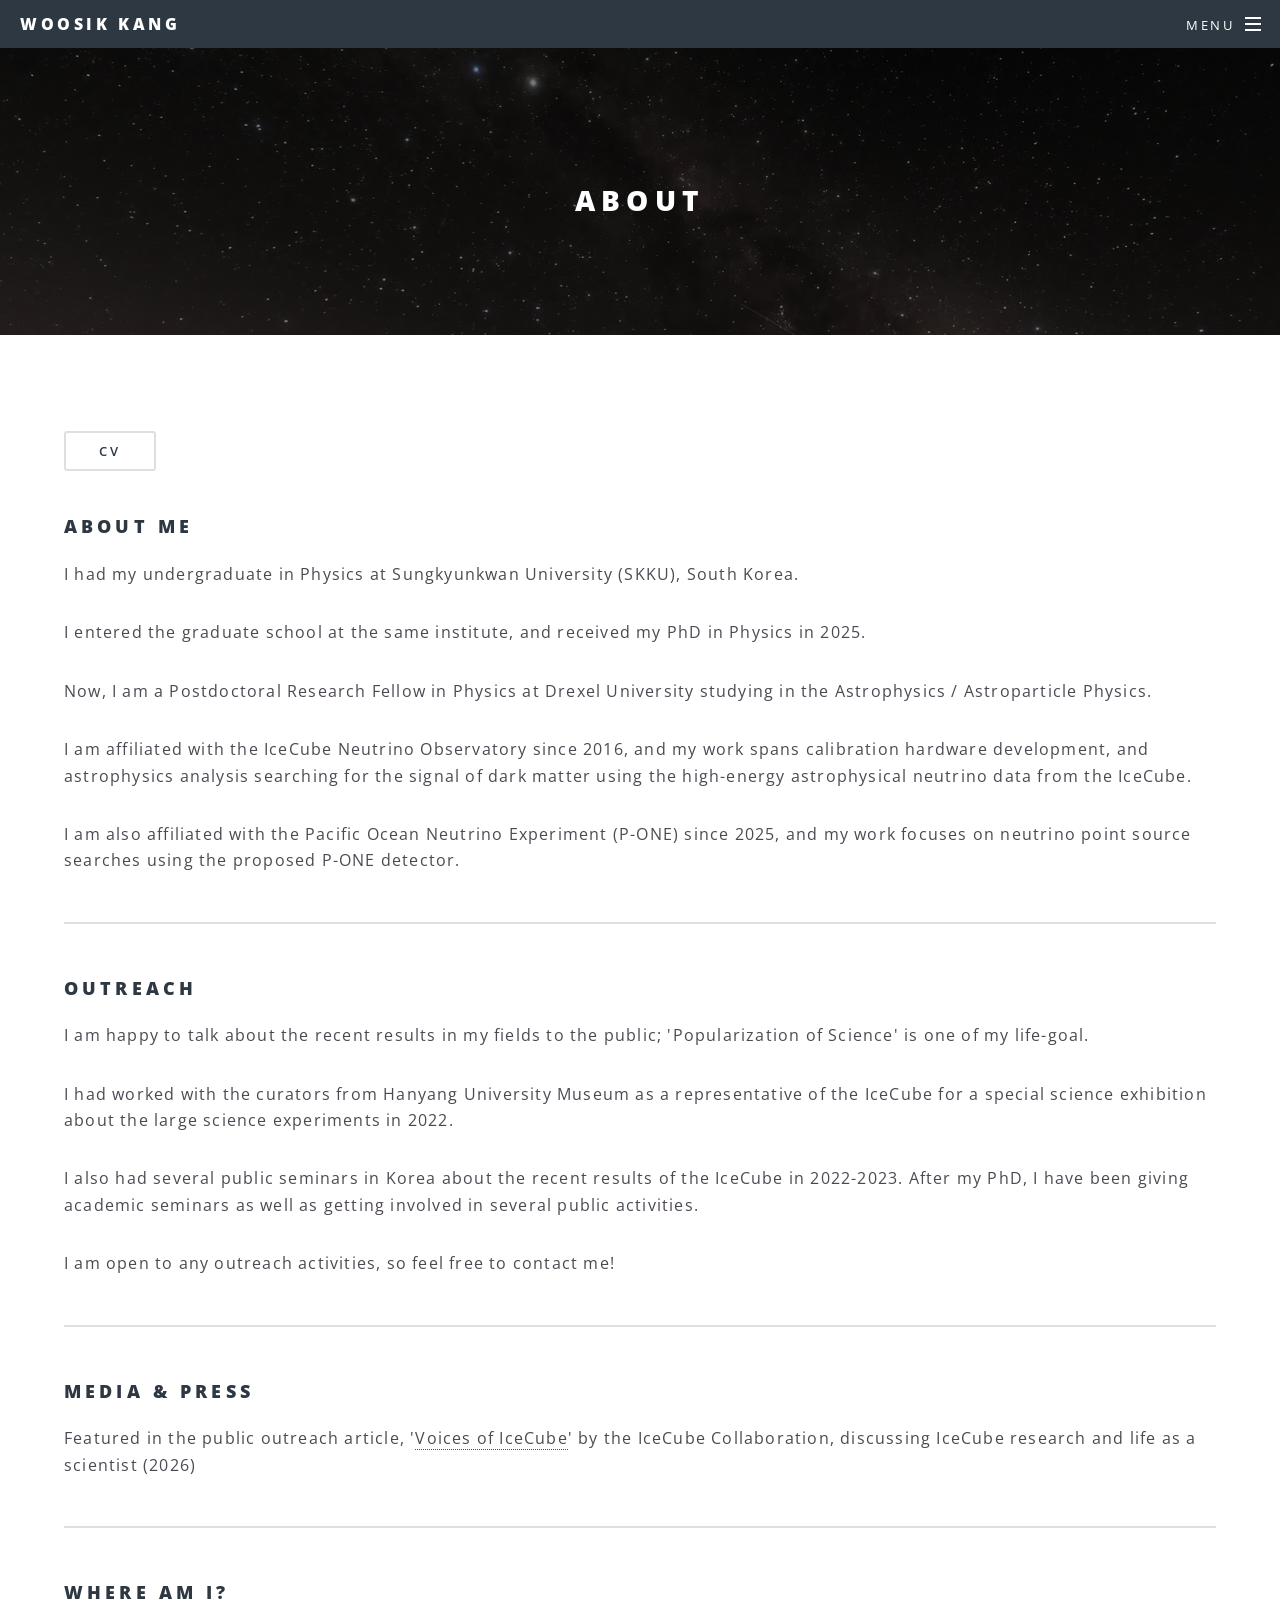
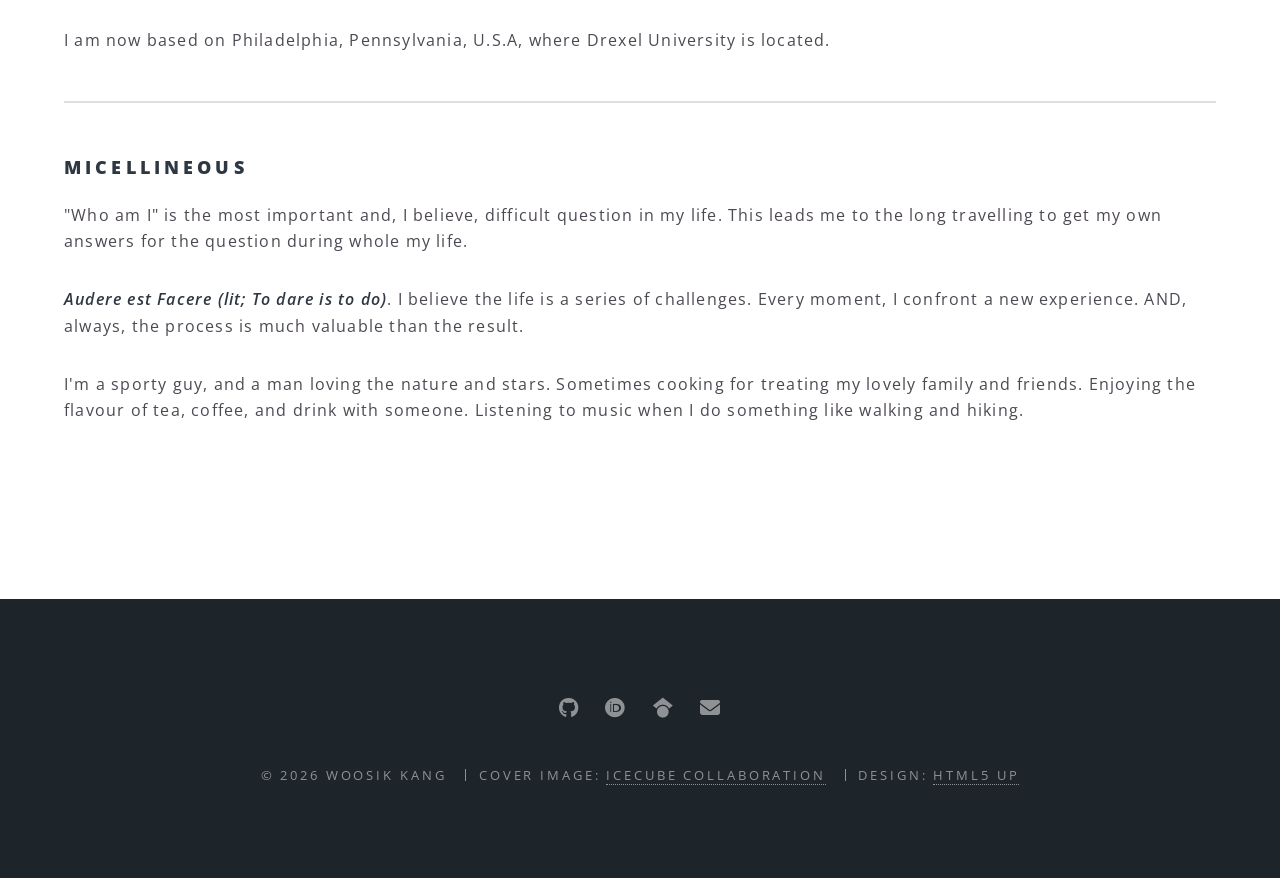
==== about.html @ 9beda384 "minor May 2026 updates" ====
<!DOCTYPE HTML>
<!--
	Spectral by HTML5 UP
	html5up.net | @ajlkn
	Free for personal and commercial use under the CCA 3.0 license (html5up.net/license)
-->
<html>
	<head>
		<title>About - Woosik Kang</title>
		<meta charset="utf-8" />
		<meta name="viewport" content="width=device-width, initial-scale=1" />
		<meta name="description" content="PhD in Astroparticle Physics with IceCube Neutrino Telescope and P-ONE." />
		<link rel="stylesheet" href="assets/css/main.css" />
		<link rel="canonical" href="https://woosikk.github.io/">
		<noscript><link rel="stylesheet" href="assets/css/noscript.css" /></noscript>
	</head>
	<body class="is-preload">

		<!-- Page Wrapper -->
			<div id="page-wrapper">

				<!-- Header -->
					<header id="header">
						<h1><a href="index.html">Woosik Kang</a></h1>
						<nav id="nav">
							<ul>
								<li class="special">
									<a href="#menu" class="menuToggle"><span>Menu</span></a>
									<div id="menu">
										<ul>
											<li><a href="index.html">Home</a></li>
											<li><a href="about.html">About</a></li>
											<li><a href="research.html">Research</a></li>
											<li><a href="contact.html">Contact</a></li>
										</ul>
									</div>
								</li>
							</ul>
						</nav>
					</header>

				<!-- Main -->
					<article id="main">
						<header>
							<h2>About</h2>
						</header>
						<section class="wrapper style5">
							<div class="inner">

								<ul class="actions">
								<li><a href="CV/WoosikKang_CV.pdf"
									   class="button fit special"
									   target="_blank"
									   rel="noopener noreferrer">CV</a></li>
								</ul>

								<h3>About me</h3>

								<p>I had my undergraduate in Physics at Sungkyunkwan University (SKKU), South Korea.</p>

								<p>I entered the graduate school at the same institute, and received my PhD in Physics in 2025.</p>

								<p>Now, I am a Postdoctoral Research Fellow in Physics at Drexel University studying in the Astrophysics / Astroparticle Physics.</p>

								<p>I am affiliated with the IceCube Neutrino Observatory since 2016, and my work spans calibration hardware development, and astrophysics analysis searching for the signal of dark matter using the high-energy astrophysical neutrino data from the IceCube.</p>

								<p>I am also affiliated with the Pacific Ocean Neutrino Experiment (P-ONE) since 2025, and my work focuses on neutrino point source searches using the proposed P-ONE detector.</p>

								<hr />

								<h3>Outreach</h3>

								<p>I am happy to talk about the recent results in my fields to the public; 'Popularization of Science' is one of my life-goal.</p>

								<p>I had worked with the curators from Hanyang University Museum as a representative of the IceCube for a special science exhibition about the large science experiments in 2022.</p>

								<p>I also had several public seminars in Korea about the recent results of the IceCube in 2022-2023. After my PhD, I have been giving academic seminars as well as getting involved in several public activities.</p>

								<p>I am open to any outreach activities, so feel free to contact me!</p>

								<hr />

								<h3>Media & Press</h3>

								<p>Featured in the public outreach article, '<a href="https://icecube.wisc.edu/voices-of-icecube/2026/05/woosik-kang/" target="_blank" rel="noopener noreferrer">Voices of IceCube</a>' by the IceCube Collaboration,  discussing IceCube research and life as a scientist (2026)</p>

								<hr />

								<h3>Where am I?</h3>

								<p>I am now based on Philadelphia, Pennsylvania, U.S.A, where Drexel University is located.</p>

								<hr />

								<h3>Micellineous</h3>

								<p>"Who am I" is the most important and, I believe, difficult question in my life. This leads me to the long travelling to get my own answers for the question during whole my life.</p>

								<p><b><em>Audere est Facere (lit; To dare is to do)</em></b>. I believe the life is a series of challenges. Every moment, I confront a new experience. AND, always, the process is much valuable than the result.</p>

								<p>I'm a sporty guy, and a man loving the nature and stars. Sometimes cooking for treating my lovely family and friends. Enjoying the flavour of tea, coffee, and drink with someone. Listening to music when I do something like walking and hiking.</p>

								<ul class="actions">
								<li><a href="CV/easter_who_am_i.pdf"
									   class="button fit special invisible-easteregg"
									   target="_blank"
									   rel="noopener noreferrer">YOU FOUND IT: Who Am I (Korean)</a></li>
								</ul>

							</div>
						</section>
					</article>

				<!-- Footer -->
					<footer id="footer">
						<ul class="icons">
<!--
							<li><a href="#" class="icon brands fa-twitter"><span class="label">Twitter</span></a></li>
							<li><a href="#" class="icon brands fa-facebook-f"><span class="label">Facebook</span></a></li>
							<li><a href="#" class="icon brands fa-instagram"><span class="label">Instagram</span></a></li>
							<li><a href="#" class="icon brands fa-dribbble"><span class="label">Dribbble</span></a></li>
-->
							<li><a href="https://github.com/woosikk" class="icon brands fa-github"><span class="label">Github</span></a></li>
							<li><a href="https://orcid.org/0000-0003-3980-3778" class="icon brands fa-orcid"><span class="label">ORCID</span></a></li>
							<li><a href="https://scholar.google.com/citations?user=ILdQ9w0AAAAJ" class="icon brands fa-google-scholar"><span class="label">Google Scholar</span></a></li>
							<li><a href="contact.html" class="icon solid fa-envelope"><span class="label">Email</span></a></li>
						</ul>
						<ul class="copyright">
							<li>&copy; 2026 Woosik Kang</li>
							<li>Cover Image: <a href="https://icecube.wisc.edu" target="_blank">IceCube Collaboration</a></li>
							<li>Design: <a href="http://html5up.net">HTML5 UP</a></li>
						</ul>
					</footer>

			</div>

		<!-- Scripts -->
			<script src="assets/js/jquery.min.js"></script>
			<script src="assets/js/jquery.scrollex.min.js"></script>
			<script src="assets/js/jquery.scrolly.min.js"></script>
			<script src="assets/js/browser.min.js"></script>
			<script src="assets/js/breakpoints.min.js"></script>
			<script src="assets/js/util.js"></script>
			<script src="assets/js/main.js"></script>

	</body>
</html>
---- assets/css/main.css ----
@import url(fontawesome-all.min.css);
@import url("https://fonts.googleapis.com/css?family=Open+Sans:400,400italic,600,600italic,800,800italic");

/*
	Spectral by HTML5 UP
	html5up.net | @ajlkn
	Free for personal and commercial use under the CCA 3.0 license (html5up.net/license)
*/

html, body, div, span, applet, object,
iframe, h1, h2, h3, h4, h5, h6, p, blockquote,
pre, a, abbr, acronym, address, big, cite,
code, del, dfn, em, img, ins, kbd, q, s, samp,
small, strike, strong, sub, sup, tt, var, b,
u, i, center, dl, dt, dd, ol, ul, li, fieldset,
form, label, legend, table, caption, tbody,
tfoot, thead, tr, th, td, article, aside,
canvas, details, embed, figure, figcaption,
footer, header, hgroup, menu, nav, output, ruby,
section, summary, time, mark, audio, video {
	margin: 0;
	padding: 0;
	border: 0;
	font-size: 100%;
	font: inherit;
	vertical-align: baseline;}

article, aside, details, figcaption, figure,
footer, header, hgroup, menu, nav, section {
	display: block;}

body {
	line-height: 1;
}

ol, ul {
	list-style: none;
}

blockquote, q {
	quotes: none;
}

	blockquote:before, blockquote:after, q:before, q:after {
		content: '';
		content: none;
	}

table {
	border-collapse: collapse;
	border-spacing: 0;
}

body {
	-webkit-text-size-adjust: none;
}

mark {
	background-color: transparent;
	color: inherit;
}

input::-moz-focus-inner {
	border: 0;
	padding: 0;
}

input, select, textarea {
	-moz-appearance: none;
	-webkit-appearance: none;
	-ms-appearance: none;
	appearance: none;
}

/* Basic */

	@-ms-viewport {
		width: device-width;
	}

	html {
		box-sizing: border-box;
	}

	*, *:before, *:after {
		box-sizing: inherit;
	}

	body {
		background: #2e3842;
	}

		body.is-preload *, body.is-preload *:before, body.is-preload *:after {
			-moz-animation: none !important;
			-webkit-animation: none !important;
			-ms-animation: none !important;
			animation: none !important;
			-moz-transition: none !important;
			-webkit-transition: none !important;
			-ms-transition: none !important;
			transition: none !important;
		}

	body, input, select, textarea {
		color: #fff;
		font-family: "Open Sans", Helvetica, sans-serif;
		font-size: 15pt;
		font-weight: 400;
		letter-spacing: 0.075em;
		line-height: 1.65em;
	}

		@media screen and (max-width: 1680px) {

			body, input, select, textarea {
				font-size: 13pt;
			}

		}

		@media screen and (max-width: 1280px) {

			body, input, select, textarea {
				font-size: 12pt;
			}

		}

		@media screen and (max-width: 736px) {

			body, input, select, textarea {
				font-size: 11pt;
				letter-spacing: 0.0375em;
			}

		}

	a {
		-moz-transition: color 0.2s ease, border-bottom-color 0.2s ease;
		-webkit-transition: color 0.2s ease, border-bottom-color 0.2s ease;
		-ms-transition: color 0.2s ease, border-bottom-color 0.2s ease;
		transition: color 0.2s ease, border-bottom-color 0.2s ease;
		border-bottom: dotted 1px;
		color: inherit;
		text-decoration: none;
	}

		a:hover {
			border-bottom-color: transparent;
		}

	strong, b {
		color: #fff;
		font-weight: 600;
	}

	em, i {
		font-style: italic;
	}

	p {
		margin: 0 0 2em 0;
	}

	h1, h2, h3, h4, h5, h6 {
		color: #fff;
		font-weight: 800;
		letter-spacing: 0.225em;
		line-height: 1em;
		margin: 0 0 1em 0;
		text-transform: uppercase;
	}

		h1 a, h2 a, h3 a, h4 a, h5 a, h6 a {
			color: inherit;
			text-decoration: none;
		}

	h2 {
		font-size: 1.35em;
		line-height: 1.75em;
	}

		@media screen and (max-width: 736px) {

			h2 {
				font-size: 1.1em;
				line-height: 1.65em;
			}

		}

	h3 {
		font-size: 1.15em;
		line-height: 1.75em;
	}

		@media screen and (max-width: 736px) {

			h3 {
				font-size: 1em;
				line-height: 1.65em;
			}

		}

	h4 {
		font-size: 1em;
		line-height: 1.5em;
	}

	h5 {
		font-size: 0.8em;
		line-height: 1.5em;
	}

	h6 {
		font-size: 0.7em;
		line-height: 1.5em;
	}

	sub {
		font-size: 0.8em;
		position: relative;
		top: 0.5em;
	}

	sup {
		font-size: 0.8em;
		position: relative;
		top: -0.5em;
	}

	hr {
		border: 0;
		border-bottom: solid 2px #fff;
		margin: 3em 0;
	}

		hr.major {
			margin: 4.5em 0;
		}

	blockquote {
		border-left: solid 4px #fff;
		font-style: italic;
		margin: 0 0 2em 0;
		padding: 0.5em 0 0.5em 2em;
	}

	code {
		background: rgba(144, 144, 144, 0.25);
		border-radius: 3px;
		font-family: "Courier New", monospace;
		font-size: 0.9em;
		letter-spacing: 0;
		margin: 0 0.25em;
		padding: 0.25em 0.65em;
	}

	pre {
		-webkit-overflow-scrolling: touch;
		font-family: "Courier New", monospace;
		font-size: 0.9em;
		margin: 0 0 2em 0;
	}

		pre code {
			display: block;
			line-height: 1.75em;
			padding: 1em 1.5em;
			overflow-x: auto;
		}

	.align-left {
		text-align: left;
	}

	.align-center {
		text-align: center;
	}

	.align-right {
		text-align: right;
	}

/* Row */

	.row {
		display: flex;
		flex-wrap: wrap;
		box-sizing: border-box;
		align-items: stretch;
	}

		.row > * {
			box-sizing: border-box;
		}

		.row.gtr-uniform > * > :last-child {
			margin-bottom: 0;
		}

		.row.aln-left {
			justify-content: flex-start;
		}

		.row.aln-center {
			justify-content: center;
		}

		.row.aln-right {
			justify-content: flex-end;
		}

		.row.aln-top {
			align-items: flex-start;
		}

		.row.aln-middle {
			align-items: center;
		}

		.row.aln-bottom {
			align-items: flex-end;
		}

		.row > .imp {
			order: -1;
		}

		.row > .col-1 {
			width: 8.33333%;
		}

		.row > .off-1 {
			margin-left: 8.33333%;
		}

		.row > .col-2 {
			width: 16.66667%;
		}

		.row > .off-2 {
			margin-left: 16.66667%;
		}

		.row > .col-3 {
			width: 25%;
		}

		.row > .off-3 {
			margin-left: 25%;
		}

		.row > .col-4 {
			width: 33.33333%;
		}

		.row > .off-4 {
			margin-left: 33.33333%;
		}

		.row > .col-5 {
			width: 41.66667%;
		}

		.row > .off-5 {
			margin-left: 41.66667%;
		}

		.row > .col-6 {
			width: 50%;
		}

		.row > .off-6 {
			margin-left: 50%;
		}

		.row > .col-7 {
			width: 58.33333%;
		}

		.row > .off-7 {
			margin-left: 58.33333%;
		}

		.row > .col-8 {
			width: 66.66667%;
		}

		.row > .off-8 {
			margin-left: 66.66667%;
		}

		.row > .col-9 {
			width: 75%;
		}

		.row > .off-9 {
			margin-left: 75%;
		}

		.row > .col-10 {
			width: 83.33333%;
		}

		.row > .off-10 {
			margin-left: 83.33333%;
		}

		.row > .col-11 {
			width: 91.66667%;
		}

		.row > .off-11 {
			margin-left: 91.66667%;
		}

		.row > .col-12 {
			width: 100%;
		}

		.row > .off-12 {
			margin-left: 100%;
		}

		.row.gtr-0 {
			margin-top: 0;
			margin-left: 0em;
		}

			.row.gtr-0 > * {
				padding: 0 0 0 0em;
			}

			.row.gtr-0.gtr-uniform {
				margin-top: 0em;
			}

				.row.gtr-0.gtr-uniform > * {
					padding-top: 0em;
				}

		.row.gtr-25 {
			margin-top: 0;
			margin-left: -0.375em;
		}

			.row.gtr-25 > * {
				padding: 0 0 0 0.375em;
			}

			.row.gtr-25.gtr-uniform {
				margin-top: -0.375em;
			}

				.row.gtr-25.gtr-uniform > * {
					padding-top: 0.375em;
				}

		.row.gtr-50 {
			margin-top: 0;
			margin-left: -0.75em;
		}

			.row.gtr-50 > * {
				padding: 0 0 0 0.75em;
			}

			.row.gtr-50.gtr-uniform {
				margin-top: -0.75em;
			}

				.row.gtr-50.gtr-uniform > * {
					padding-top: 0.75em;
				}

		.row {
			margin-top: 0;
			margin-left: -1.5em;
		}

			.row > * {
				padding: 0 0 0 1.5em;
			}

			.row.gtr-uniform {
				margin-top: -1.5em;
			}

				.row.gtr-uniform > * {
					padding-top: 1.5em;
				}

		.row.gtr-150 {
			margin-top: 0;
			margin-left: -2.25em;
		}

			.row.gtr-150 > * {
				padding: 0 0 0 2.25em;
			}

			.row.gtr-150.gtr-uniform {
				margin-top: -2.25em;
			}

				.row.gtr-150.gtr-uniform > * {
					padding-top: 2.25em;
				}

		.row.gtr-200 {
			margin-top: 0;
			margin-left: -3em;
		}

			.row.gtr-200 > * {
				padding: 0 0 0 3em;
			}

			.row.gtr-200.gtr-uniform {
				margin-top: -3em;
			}

				.row.gtr-200.gtr-uniform > * {
					padding-top: 3em;
				}

		@media screen and (max-width: 1680px) {

			.row {
				display: flex;
				flex-wrap: wrap;
				box-sizing: border-box;
				align-items: stretch;
			}

				.row > * {
					box-sizing: border-box;
				}

				.row.gtr-uniform > * > :last-child {
					margin-bottom: 0;
				}

				.row.aln-left {
					justify-content: flex-start;
				}

				.row.aln-center {
					justify-content: center;
				}

				.row.aln-right {
					justify-content: flex-end;
				}

				.row.aln-top {
					align-items: flex-start;
				}

				.row.aln-middle {
					align-items: center;
				}

				.row.aln-bottom {
					align-items: flex-end;
				}

				.row > .imp-xlarge {
					order: -1;
				}

				.row > .col-1-xlarge {
					width: 8.33333%;
				}

				.row > .off-1-xlarge {
					margin-left: 8.33333%;
				}

				.row > .col-2-xlarge {
					width: 16.66667%;
				}

				.row > .off-2-xlarge {
					margin-left: 16.66667%;
				}

				.row > .col-3-xlarge {
					width: 25%;
				}

				.row > .off-3-xlarge {
					margin-left: 25%;
				}

				.row > .col-4-xlarge {
					width: 33.33333%;
				}

				.row > .off-4-xlarge {
					margin-left: 33.33333%;
				}

				.row > .col-5-xlarge {
					width: 41.66667%;
				}

				.row > .off-5-xlarge {
					margin-left: 41.66667%;
				}

				.row > .col-6-xlarge {
					width: 50%;
				}

				.row > .off-6-xlarge {
					margin-left: 50%;
				}

				.row > .col-7-xlarge {
					width: 58.33333%;
				}

				.row > .off-7-xlarge {
					margin-left: 58.33333%;
				}

				.row > .col-8-xlarge {
					width: 66.66667%;
				}

				.row > .off-8-xlarge {
					margin-left: 66.66667%;
				}

				.row > .col-9-xlarge {
					width: 75%;
				}

				.row > .off-9-xlarge {
					margin-left: 75%;
				}

				.row > .col-10-xlarge {
					width: 83.33333%;
				}

				.row > .off-10-xlarge {
					margin-left: 83.33333%;
				}

				.row > .col-11-xlarge {
					width: 91.66667%;
				}

				.row > .off-11-xlarge {
					margin-left: 91.66667%;
				}

				.row > .col-12-xlarge {
					width: 100%;
				}

				.row > .off-12-xlarge {
					margin-left: 100%;
				}

				.row.gtr-0 {
					margin-top: 0;
					margin-left: 0em;
				}

					.row.gtr-0 > * {
						padding: 0 0 0 0em;
					}

					.row.gtr-0.gtr-uniform {
						margin-top: 0em;
					}

						.row.gtr-0.gtr-uniform > * {
							padding-top: 0em;
						}

				.row.gtr-25 {
					margin-top: 0;
					margin-left: -0.375em;
				}

					.row.gtr-25 > * {
						padding: 0 0 0 0.375em;
					}

					.row.gtr-25.gtr-uniform {
						margin-top: -0.375em;
					}

						.row.gtr-25.gtr-uniform > * {
							padding-top: 0.375em;
						}

				.row.gtr-50 {
					margin-top: 0;
					margin-left: -0.75em;
				}

					.row.gtr-50 > * {
						padding: 0 0 0 0.75em;
					}

					.row.gtr-50.gtr-uniform {
						margin-top: -0.75em;
					}

						.row.gtr-50.gtr-uniform > * {
							padding-top: 0.75em;
						}

				.row {
					margin-top: 0;
					margin-left: -1.5em;
				}

					.row > * {
						padding: 0 0 0 1.5em;
					}

					.row.gtr-uniform {
						margin-top: -1.5em;
					}

						.row.gtr-uniform > * {
							padding-top: 1.5em;
						}

				.row.gtr-150 {
					margin-top: 0;
					margin-left: -2.25em;
				}

					.row.gtr-150 > * {
						padding: 0 0 0 2.25em;
					}

					.row.gtr-150.gtr-uniform {
						margin-top: -2.25em;
					}

						.row.gtr-150.gtr-uniform > * {
							padding-top: 2.25em;
						}

				.row.gtr-200 {
					margin-top: 0;
					margin-left: -3em;
				}

					.row.gtr-200 > * {
						padding: 0 0 0 3em;
					}

					.row.gtr-200.gtr-uniform {
						margin-top: -3em;
					}

						.row.gtr-200.gtr-uniform > * {
							padding-top: 3em;
						}

		}

		@media screen and (max-width: 1280px) {

			.row {
				display: flex;
				flex-wrap: wrap;
				box-sizing: border-box;
				align-items: stretch;
			}

				.row > * {
					box-sizing: border-box;
				}

				.row.gtr-uniform > * > :last-child {
					margin-bottom: 0;
				}

				.row.aln-left {
					justify-content: flex-start;
				}

				.row.aln-center {
					justify-content: center;
				}

				.row.aln-right {
					justify-content: flex-end;
				}

				.row.aln-top {
					align-items: flex-start;
				}

				.row.aln-middle {
					align-items: center;
				}

				.row.aln-bottom {
					align-items: flex-end;
				}

				.row > .imp-large {
					order: -1;
				}

				.row > .col-1-large {
					width: 8.33333%;
				}

				.row > .off-1-large {
					margin-left: 8.33333%;
				}

				.row > .col-2-large {
					width: 16.66667%;
				}

				.row > .off-2-large {
					margin-left: 16.66667%;
				}

				.row > .col-3-large {
					width: 25%;
				}

				.row > .off-3-large {
					margin-left: 25%;
				}

				.row > .col-4-large {
					width: 33.33333%;
				}

				.row > .off-4-large {
					margin-left: 33.33333%;
				}

				.row > .col-5-large {
					width: 41.66667%;
				}

				.row > .off-5-large {
					margin-left: 41.66667%;
				}

				.row > .col-6-large {
					width: 50%;
				}

				.row > .off-6-large {
					margin-left: 50%;
				}

				.row > .col-7-large {
					width: 58.33333%;
				}

				.row > .off-7-large {
					margin-left: 58.33333%;
				}

				.row > .col-8-large {
					width: 66.66667%;
				}

				.row > .off-8-large {
					margin-left: 66.66667%;
				}

				.row > .col-9-large {
					width: 75%;
				}

				.row > .off-9-large {
					margin-left: 75%;
				}

				.row > .col-10-large {
					width: 83.33333%;
				}

				.row > .off-10-large {
					margin-left: 83.33333%;
				}

				.row > .col-11-large {
					width: 91.66667%;
				}

				.row > .off-11-large {
					margin-left: 91.66667%;
				}

				.row > .col-12-large {
					width: 100%;
				}

				.row > .off-12-large {
					margin-left: 100%;
				}

				.row.gtr-0 {
					margin-top: 0;
					margin-left: 0em;
				}

					.row.gtr-0 > * {
						padding: 0 0 0 0em;
					}

					.row.gtr-0.gtr-uniform {
						margin-top: 0em;
					}

						.row.gtr-0.gtr-uniform > * {
							padding-top: 0em;
						}

				.row.gtr-25 {
					margin-top: 0;
					margin-left: -0.375em;
				}

					.row.gtr-25 > * {
						padding: 0 0 0 0.375em;
					}

					.row.gtr-25.gtr-uniform {
						margin-top: -0.375em;
					}

						.row.gtr-25.gtr-uniform > * {
							padding-top: 0.375em;
						}

				.row.gtr-50 {
					margin-top: 0;
					margin-left: -0.75em;
				}

					.row.gtr-50 > * {
						padding: 0 0 0 0.75em;
					}

					.row.gtr-50.gtr-uniform {
						margin-top: -0.75em;
					}

						.row.gtr-50.gtr-uniform > * {
							padding-top: 0.75em;
						}

				.row {
					margin-top: 0;
					margin-left: -1.5em;
				}

					.row > * {
						padding: 0 0 0 1.5em;
					}

					.row.gtr-uniform {
						margin-top: -1.5em;
					}

						.row.gtr-uniform > * {
							padding-top: 1.5em;
						}

				.row.gtr-150 {
					margin-top: 0;
					margin-left: -2.25em;
				}

					.row.gtr-150 > * {
						padding: 0 0 0 2.25em;
					}

					.row.gtr-150.gtr-uniform {
						margin-top: -2.25em;
					}

						.row.gtr-150.gtr-uniform > * {
							padding-top: 2.25em;
						}

				.row.gtr-200 {
					margin-top: 0;
					margin-left: -3em;
				}

					.row.gtr-200 > * {
						padding: 0 0 0 3em;
					}

					.row.gtr-200.gtr-uniform {
						margin-top: -3em;
					}

						.row.gtr-200.gtr-uniform > * {
							padding-top: 3em;
						}

		}

		@media screen and (max-width: 980px) {

			.row {
				display: flex;
				flex-wrap: wrap;
				box-sizing: border-box;
				align-items: stretch;
			}

				.row > * {
					box-sizing: border-box;
				}

				.row.gtr-uniform > * > :last-child {
					margin-bottom: 0;
				}

				.row.aln-left {
					justify-content: flex-start;
				}

				.row.aln-center {
					justify-content: center;
				}

				.row.aln-right {
					justify-content: flex-end;
				}

				.row.aln-top {
					align-items: flex-start;
				}

				.row.aln-middle {
					align-items: center;
				}

				.row.aln-bottom {
					align-items: flex-end;
				}

				.row > .imp-medium {
					order: -1;
				}

				.row > .col-1-medium {
					width: 8.33333%;
				}

				.row > .off-1-medium {
					margin-left: 8.33333%;
				}

				.row > .col-2-medium {
					width: 16.66667%;
				}

				.row > .off-2-medium {
					margin-left: 16.66667%;
				}

				.row > .col-3-medium {
					width: 25%;
				}

				.row > .off-3-medium {
					margin-left: 25%;
				}

				.row > .col-4-medium {
					width: 33.33333%;
				}

				.row > .off-4-medium {
					margin-left: 33.33333%;
				}

				.row > .col-5-medium {
					width: 41.66667%;
				}

				.row > .off-5-medium {
					margin-left: 41.66667%;
				}

				.row > .col-6-medium {
					width: 50%;
				}

				.row > .off-6-medium {
					margin-left: 50%;
				}

				.row > .col-7-medium {
					width: 58.33333%;
				}

				.row > .off-7-medium {
					margin-left: 58.33333%;
				}

				.row > .col-8-medium {
					width: 66.66667%;
				}

				.row > .off-8-medium {
					margin-left: 66.66667%;
				}

				.row > .col-9-medium {
					width: 75%;
				}

				.row > .off-9-medium {
					margin-left: 75%;
				}

				.row > .col-10-medium {
					width: 83.33333%;
				}

				.row > .off-10-medium {
					margin-left: 83.33333%;
				}

				.row > .col-11-medium {
					width: 91.66667%;
				}

				.row > .off-11-medium {
					margin-left: 91.66667%;
				}

				.row > .col-12-medium {
					width: 100%;
				}

				.row > .off-12-medium {
					margin-left: 100%;
				}

				.row.gtr-0 {
					margin-top: 0;
					margin-left: 0em;
				}

					.row.gtr-0 > * {
						padding: 0 0 0 0em;
					}

					.row.gtr-0.gtr-uniform {
						margin-top: 0em;
					}

						.row.gtr-0.gtr-uniform > * {
							padding-top: 0em;
						}

				.row.gtr-25 {
					margin-top: 0;
					margin-left: -0.375em;
				}

					.row.gtr-25 > * {
						padding: 0 0 0 0.375em;
					}

					.row.gtr-25.gtr-uniform {
						margin-top: -0.375em;
					}

						.row.gtr-25.gtr-uniform > * {
							padding-top: 0.375em;
						}

				.row.gtr-50 {
					margin-top: 0;
					margin-left: -0.75em;
				}

					.row.gtr-50 > * {
						padding: 0 0 0 0.75em;
					}

					.row.gtr-50.gtr-uniform {
						margin-top: -0.75em;
					}

						.row.gtr-50.gtr-uniform > * {
							padding-top: 0.75em;
						}

				.row {
					margin-top: 0;
					margin-left: -1.5em;
				}

					.row > * {
						padding: 0 0 0 1.5em;
					}

					.row.gtr-uniform {
						margin-top: -1.5em;
					}

						.row.gtr-uniform > * {
							padding-top: 1.5em;
						}

				.row.gtr-150 {
					margin-top: 0;
					margin-left: -2.25em;
				}

					.row.gtr-150 > * {
						padding: 0 0 0 2.25em;
					}

					.row.gtr-150.gtr-uniform {
						margin-top: -2.25em;
					}

						.row.gtr-150.gtr-uniform > * {
							padding-top: 2.25em;
						}

				.row.gtr-200 {
					margin-top: 0;
					margin-left: -3em;
				}

					.row.gtr-200 > * {
						padding: 0 0 0 3em;
					}

					.row.gtr-200.gtr-uniform {
						margin-top: -3em;
					}

						.row.gtr-200.gtr-uniform > * {
							padding-top: 3em;
						}

		}

		@media screen and (max-width: 736px) {

			.row {
				display: flex;
				flex-wrap: wrap;
				box-sizing: border-box;
				align-items: stretch;
			}

				.row > * {
					box-sizing: border-box;
				}

				.row.gtr-uniform > * > :last-child {
					margin-bottom: 0;
				}

				.row.aln-left {
					justify-content: flex-start;
				}

				.row.aln-center {
					justify-content: center;
				}

				.row.aln-right {
					justify-content: flex-end;
				}

				.row.aln-top {
					align-items: flex-start;
				}

				.row.aln-middle {
					align-items: center;
				}

				.row.aln-bottom {
					align-items: flex-end;
				}

				.row > .imp-small {
					order: -1;
				}

				.row > .col-1-small {
					width: 8.33333%;
				}

				.row > .off-1-small {
					margin-left: 8.33333%;
				}

				.row > .col-2-small {
					width: 16.66667%;
				}

				.row > .off-2-small {
					margin-left: 16.66667%;
				}

				.row > .col-3-small {
					width: 25%;
				}

				.row > .off-3-small {
					margin-left: 25%;
				}

				.row > .col-4-small {
					width: 33.33333%;
				}

				.row > .off-4-small {
					margin-left: 33.33333%;
				}

				.row > .col-5-small {
					width: 41.66667%;
				}

				.row > .off-5-small {
					margin-left: 41.66667%;
				}

				.row > .col-6-small {
					width: 50%;
				}

				.row > .off-6-small {
					margin-left: 50%;
				}

				.row > .col-7-small {
					width: 58.33333%;
				}

				.row > .off-7-small {
					margin-left: 58.33333%;
				}

				.row > .col-8-small {
					width: 66.66667%;
				}

				.row > .off-8-small {
					margin-left: 66.66667%;
				}

				.row > .col-9-small {
					width: 75%;
				}

				.row > .off-9-small {
					margin-left: 75%;
				}

				.row > .col-10-small {
					width: 83.33333%;
				}

				.row > .off-10-small {
					margin-left: 83.33333%;
				}

				.row > .col-11-small {
					width: 91.66667%;
				}

				.row > .off-11-small {
					margin-left: 91.66667%;
				}

				.row > .col-12-small {
					width: 100%;
				}

				.row > .off-12-small {
					margin-left: 100%;
				}

				.row.gtr-0 {
					margin-top: 0;
					margin-left: 0em;
				}

					.row.gtr-0 > * {
						padding: 0 0 0 0em;
					}

					.row.gtr-0.gtr-uniform {
						margin-top: 0em;
					}

						.row.gtr-0.gtr-uniform > * {
							padding-top: 0em;
						}

				.row.gtr-25 {
					margin-top: 0;
					margin-left: -0.375em;
				}

					.row.gtr-25 > * {
						padding: 0 0 0 0.375em;
					}

					.row.gtr-25.gtr-uniform {
						margin-top: -0.375em;
					}

						.row.gtr-25.gtr-uniform > * {
							padding-top: 0.375em;
						}

				.row.gtr-50 {
					margin-top: 0;
					margin-left: -0.75em;
				}

					.row.gtr-50 > * {
						padding: 0 0 0 0.75em;
					}

					.row.gtr-50.gtr-uniform {
						margin-top: -0.75em;
					}

						.row.gtr-50.gtr-uniform > * {
							padding-top: 0.75em;
						}

				.row {
					margin-top: 0;
					margin-left: -1.5em;
				}

					.row > * {
						padding: 0 0 0 1.5em;
					}

					.row.gtr-uniform {
						margin-top: -1.5em;
					}

						.row.gtr-uniform > * {
							padding-top: 1.5em;
						}

				.row.gtr-150 {
					margin-top: 0;
					margin-left: -2.25em;
				}

					.row.gtr-150 > * {
						padding: 0 0 0 2.25em;
					}

					.row.gtr-150.gtr-uniform {
						margin-top: -2.25em;
					}

						.row.gtr-150.gtr-uniform > * {
							padding-top: 2.25em;
						}

				.row.gtr-200 {
					margin-top: 0;
					margin-left: -3em;
				}

					.row.gtr-200 > * {
						padding: 0 0 0 3em;
					}

					.row.gtr-200.gtr-uniform {
						margin-top: -3em;
					}

						.row.gtr-200.gtr-uniform > * {
							padding-top: 3em;
						}

		}

		@media screen and (max-width: 480px) {

			.row {
				display: flex;
				flex-wrap: wrap;
				box-sizing: border-box;
				align-items: stretch;
			}

				.row > * {
					box-sizing: border-box;
				}

				.row.gtr-uniform > * > :last-child {
					margin-bottom: 0;
				}

				.row.aln-left {
					justify-content: flex-start;
				}

				.row.aln-center {
					justify-content: center;
				}

				.row.aln-right {
					justify-content: flex-end;
				}

				.row.aln-top {
					align-items: flex-start;
				}

				.row.aln-middle {
					align-items: center;
				}

				.row.aln-bottom {
					align-items: flex-end;
				}

				.row > .imp-xsmall {
					order: -1;
				}

				.row > .col-1-xsmall {
					width: 8.33333%;
				}

				.row > .off-1-xsmall {
					margin-left: 8.33333%;
				}

				.row > .col-2-xsmall {
					width: 16.66667%;
				}

				.row > .off-2-xsmall {
					margin-left: 16.66667%;
				}

				.row > .col-3-xsmall {
					width: 25%;
				}

				.row > .off-3-xsmall {
					margin-left: 25%;
				}

				.row > .col-4-xsmall {
					width: 33.33333%;
				}

				.row > .off-4-xsmall {
					margin-left: 33.33333%;
				}

				.row > .col-5-xsmall {
					width: 41.66667%;
				}

				.row > .off-5-xsmall {
					margin-left: 41.66667%;
				}

				.row > .col-6-xsmall {
					width: 50%;
				}

				.row > .off-6-xsmall {
					margin-left: 50%;
				}

				.row > .col-7-xsmall {
					width: 58.33333%;
				}

				.row > .off-7-xsmall {
					margin-left: 58.33333%;
				}

				.row > .col-8-xsmall {
					width: 66.66667%;
				}

				.row > .off-8-xsmall {
					margin-left: 66.66667%;
				}

				.row > .col-9-xsmall {
					width: 75%;
				}

				.row > .off-9-xsmall {
					margin-left: 75%;
				}

				.row > .col-10-xsmall {
					width: 83.33333%;
				}

				.row > .off-10-xsmall {
					margin-left: 83.33333%;
				}

				.row > .col-11-xsmall {
					width: 91.66667%;
				}

				.row > .off-11-xsmall {
					margin-left: 91.66667%;
				}

				.row > .col-12-xsmall {
					width: 100%;
				}

				.row > .off-12-xsmall {
					margin-left: 100%;
				}

				.row.gtr-0 {
					margin-top: 0;
					margin-left: 0em;
				}

					.row.gtr-0 > * {
						padding: 0 0 0 0em;
					}

					.row.gtr-0.gtr-uniform {
						margin-top: 0em;
					}

						.row.gtr-0.gtr-uniform > * {
							padding-top: 0em;
						}

				.row.gtr-25 {
					margin-top: 0;
					margin-left: -0.375em;
				}

					.row.gtr-25 > * {
						padding: 0 0 0 0.375em;
					}

					.row.gtr-25.gtr-uniform {
						margin-top: -0.375em;
					}

						.row.gtr-25.gtr-uniform > * {
							padding-top: 0.375em;
						}

				.row.gtr-50 {
					margin-top: 0;
					margin-left: -0.75em;
				}

					.row.gtr-50 > * {
						padding: 0 0 0 0.75em;
					}

					.row.gtr-50.gtr-uniform {
						margin-top: -0.75em;
					}

						.row.gtr-50.gtr-uniform > * {
							padding-top: 0.75em;
						}

				.row {
					margin-top: 0;
					margin-left: -1.5em;
				}

					.row > * {
						padding: 0 0 0 1.5em;
					}

					.row.gtr-uniform {
						margin-top: -1.5em;
					}

						.row.gtr-uniform > * {
							padding-top: 1.5em;
						}

				.row.gtr-150 {
					margin-top: 0;
					margin-left: -2.25em;
				}

					.row.gtr-150 > * {
						padding: 0 0 0 2.25em;
					}

					.row.gtr-150.gtr-uniform {
						margin-top: -2.25em;
					}

						.row.gtr-150.gtr-uniform > * {
							padding-top: 2.25em;
						}

				.row.gtr-200 {
					margin-top: 0;
					margin-left: -3em;
				}

					.row.gtr-200 > * {
						padding: 0 0 0 3em;
					}

					.row.gtr-200.gtr-uniform {
						margin-top: -3em;
					}

						.row.gtr-200.gtr-uniform > * {
							padding-top: 3em;
						}

		}

/* Section/Article */

	section.special, article.special {
		text-align: center;
	}

	header p {
		color: rgba(255, 255, 255, 0.5);
		position: relative;
		top: -0.25em;
	}

	header h3 + p {
		font-size: 1.1em;
	}

	header h4 + p,
	header h5 + p,
	header h6 + p {
		font-size: 0.9em;
	}

	header.major {
		margin: 0 0 3.5em 0;
	}

		header.major h2, header.major h3, header.major h4, header.major h5, header.major h6 {
			border-bottom: solid 2px #fff;
			display: inline-block;
			padding-bottom: 1em;
			position: relative;
		}

			header.major h2:after, header.major h3:after, header.major h4:after, header.major h5:after, header.major h6:after {
				content: '';
				display: block;
				height: 1px;
			}

		header.major p {
			color: #fff;
			top: 0;
		}

		@media screen and (max-width: 736px) {

			header.major {
				margin: 0 0 2em 0;
			}

		}

	@media screen and (max-width: 980px) {

		header br {
			display: none;
		}

	}

/* Form */

	form {
		margin: 0 0 2em 0;
	}

	label {
		color: #fff;
		display: block;
		font-size: 0.9em;
		font-weight: 600;
		margin: 0 0 1em 0;
	}

	input[type="text"],
	input[type="password"],
	input[type="email"],
	select,
	textarea {
		-moz-appearance: none;
		-webkit-appearance: none;
		-ms-appearance: none;
		appearance: none;
		background-color: rgba(144, 144, 144, 0.25);
		border-radius: 3px;
		border: none;
		color: inherit;
		display: block;
		outline: 0;
		padding: 0 1em;
		text-decoration: none;
		width: 100%;
	}

		input[type="text"]:invalid,
		input[type="password"]:invalid,
		input[type="email"]:invalid,
		select:invalid,
		textarea:invalid {
			box-shadow: none;
		}

		input[type="text"]:focus,
		input[type="password"]:focus,
		input[type="email"]:focus,
		select:focus,
		textarea:focus {
			box-shadow: 0 0 0 2px #21b2a6;
		}

	select {
		background-size: 1.25em;
		background-repeat: no-repeat;
		background-position: calc(100% - 1em) center;
		height: 2.75em;
		padding-right: 2.75em;
		text-overflow: ellipsis;
	}

		select:focus::-ms-value {
			background-color: transparent;
		}

		select::-ms-expand {
			display: none;
		}

	input[type="text"],
	input[type="password"],
	input[type="email"],
	select {
		height: 2.75em;
	}

	textarea {
		padding: 0.75em 1em;
	}

	input[type="checkbox"],
	input[type="radio"] {
		-moz-appearance: none;
		-webkit-appearance: none;
		-ms-appearance: none;
		appearance: none;
		display: block;
		float: left;
		margin-right: -2em;
		opacity: 0;
		width: 1em;
		z-index: -1;
	}

		input[type="checkbox"] + label,
		input[type="radio"] + label {
			text-decoration: none;
			color: #fff;
			cursor: pointer;
			display: inline-block;
			font-size: 1em;
			font-weight: 400;
			padding-left: 2.4em;
			padding-right: 0.75em;
			position: relative;
		}

			input[type="checkbox"] + label:before,
			input[type="radio"] + label:before {
				-moz-osx-font-smoothing: grayscale;
				-webkit-font-smoothing: antialiased;
				display: inline-block;
				font-style: normal;
				font-variant: normal;
				text-rendering: auto;
				line-height: 1;
				text-transform: none !important;
				font-family: 'Font Awesome 5 Free';
				font-weight: 900;
			}

			input[type="checkbox"] + label:before,
			input[type="radio"] + label:before {
				background: rgba(144, 144, 144, 0.25);
				border-radius: 3px;
				content: '';
				display: inline-block;
				font-size: 0.8em;
				height: 2.0625em;
				left: 0;
				line-height: 2.0625em;
				position: absolute;
				text-align: center;
				top: 0;
				width: 2.0625em;
			}

		input[type="checkbox"]:checked + label:before,
		input[type="radio"]:checked + label:before {
			background: #2e3842;
			color: #fff;
			content: '\f00c';
		}

		input[type="checkbox"]:focus + label:before,
		input[type="radio"]:focus + label:before {
			box-shadow: 0 0 0 2px #21b2a6;
		}

	input[type="checkbox"] + label:before {
		border-radius: 3px;
	}

	input[type="radio"] + label:before {
		border-radius: 100%;
	}

	::-webkit-input-placeholder {
		color: rgba(255, 255, 255, 0.5) !important;
		opacity: 1.0;
	}

	:-moz-placeholder {
		color: rgba(255, 255, 255, 0.5) !important;
		opacity: 1.0;
	}

	::-moz-placeholder {
		color: rgba(255, 255, 255, 0.5) !important;
		opacity: 1.0;
	}

	:-ms-input-placeholder {
		color: rgba(255, 255, 255, 0.5) !important;
		opacity: 1.0;
	}

/* Box */

	.box {
		border-radius: 3px;
		border: solid 2px #fff;
		margin-bottom: 2em;
		padding: 1.5em;
	}

		.box > :last-child,
		.box > :last-child > :last-child,
		.box > :last-child > :last-child > :last-child {
			margin-bottom: 0;
		}

		.box.alt {
			border: 0;
			border-radius: 0;
			padding: 0;
		}

/* Icon */

	.icon {
		text-decoration: none;
		border-bottom: none;
		position: relative;
	}

		.icon:before {
			-moz-osx-font-smoothing: grayscale;
			-webkit-font-smoothing: antialiased;
			display: inline-block;
			font-style: normal;
			font-variant: normal;
			text-rendering: auto;
			line-height: 1;
			text-transform: none !important;
			font-family: 'Font Awesome 5 Free';
			font-weight: 400;
		}

		.icon > .label {
			display: none;
		}

		.icon:before {
			line-height: inherit;
		}

		.icon.solid:before {
			font-weight: 900;
		}

		.icon.brands:before {
			font-family: 'Font Awesome 5 Brands';
		}

		.icon.major {
			-moz-transform: rotate(-45deg);
			-webkit-transform: rotate(-45deg);
			-ms-transform: rotate(-45deg);
			transform: rotate(-45deg);
			border-radius: 3px;
			border: solid 2px #fff;
			display: inline-block;
			font-size: 1.35em;
			height: calc(3em + 2px);
			line-height: 3em;
			text-align: center;
			width: calc(3em + 2px);
		}

			.icon.major:before {
				-moz-transform: rotate(45deg);
				-webkit-transform: rotate(45deg);
				-ms-transform: rotate(45deg);
				transform: rotate(45deg);
				display: inline-block;
				font-size: 1.5em;
			}

			@media screen and (max-width: 736px) {

				.icon.major {
					font-size: 1em;
				}

			}

		.icon.style1 {
			color: #00ffcc;
		}

		.icon.style2 {
			color: #00f0ff;
		}

		.icon.style3 {
			color: #76ddff;
		}

/* Image */

	.image {
		border-radius: 3px;
		border: 0;
		display: inline-block;
		position: relative;
	}

		.image img {
			border-radius: 3px;
			display: block;
		}

		.image.left {
			float: left;
			margin: 0 2em 2em 0;
			top: 0.25em;
		}

		.image.right {
			float: right;
			margin: 0 0 2em 2em;
			top: 0.25em;
		}

		.image.left, .image.right {
			max-width: 40%;
		}

			.image.left img, .image.right img {
				width: 100%;
			}

		.image.fit {
			display: block;
			margin: 0 0 2em 0;
			width: 100%;
		}

			.image.fit img {
				width: 100%;
			}

/* List */

	ol {
		list-style: decimal;
		margin: 0 0 2em 0;
		padding-left: 1.25em;
	}

		ol li {
			padding-left: 0.25em;
		}

	ul {
		list-style: disc;
		margin: 0 0 2em 0;
		padding-left: 1em;
	}

		ul li {
			padding-left: 0.5em;
		}

		ul.alt {
			list-style: none;
			padding-left: 0;
		}

			ul.alt li {
				border-top: solid 1px #fff;
				padding: 0.5em 0;
			}

				ul.alt li:first-child {
					border-top: 0;
					padding-top: 0;
				}

	dl {
		margin: 0 0 2em 0;
	}

/* Actions */

	ul.actions {
		display: -moz-flex;
		display: -webkit-flex;
		display: -ms-flex;
		display: flex;
		cursor: default;
		list-style: none;
		margin-left: -1em;
		padding-left: 0;
	}

		ul.actions li {
			padding: 0 0 0 1em;
			vertical-align: middle;
		}

		ul.actions.special {
			-moz-justify-content: center;
			-webkit-justify-content: center;
			-ms-justify-content: center;
			justify-content: center;
			width: 100%;
			margin-left: 0;
		}

			ul.actions.special li:first-child {
				padding-left: 0;
			}

		ul.actions.stacked {
			-moz-flex-direction: column;
			-webkit-flex-direction: column;
			-ms-flex-direction: column;
			flex-direction: column;
			margin-left: 0;
		}

			ul.actions.stacked li {
				padding: 1em 0 0 0;
			}

				ul.actions.stacked li:first-child {
					padding-top: 0;
				}

		ul.actions.fit {
			width: calc(100% + 1em);
		}

			ul.actions.fit li {
				-moz-flex-grow: 1;
				-webkit-flex-grow: 1;
				-ms-flex-grow: 1;
				flex-grow: 1;
				-moz-flex-shrink: 1;
				-webkit-flex-shrink: 1;
				-ms-flex-shrink: 1;
				flex-shrink: 1;
				width: 100%;
			}

				ul.actions.fit li > * {
					width: 100%;
				}

			ul.actions.fit.stacked {
				width: 100%;
			}

		@media screen and (max-width: 480px) {

			ul.actions:not(.fixed) {
				-moz-flex-direction: column;
				-webkit-flex-direction: column;
				-ms-flex-direction: column;
				flex-direction: column;
				margin-left: 0;
				width: 100% !important;
			}

				ul.actions:not(.fixed) li {
					-moz-flex-grow: 1;
					-webkit-flex-grow: 1;
					-ms-flex-grow: 1;
					flex-grow: 1;
					-moz-flex-shrink: 1;
					-webkit-flex-shrink: 1;
					-ms-flex-shrink: 1;
					flex-shrink: 1;
					padding: 1em 0 0 0;
					text-align: center;
					width: 100%;
				}

					ul.actions:not(.fixed) li > * {
						width: 100%;
					}

					ul.actions:not(.fixed) li:first-child {
						padding-top: 0;
					}

					ul.actions:not(.fixed) li input[type="submit"],
					ul.actions:not(.fixed) li input[type="reset"],
					ul.actions:not(.fixed) li input[type="button"],
					ul.actions:not(.fixed) li button,
					ul.actions:not(.fixed) li .button {
						width: 100%;
					}

						ul.actions:not(.fixed) li input[type="submit"].icon:before,
						ul.actions:not(.fixed) li input[type="reset"].icon:before,
						ul.actions:not(.fixed) li input[type="button"].icon:before,
						ul.actions:not(.fixed) li button.icon:before,
						ul.actions:not(.fixed) li .button.icon:before {
							margin-left: -0.5em;
						}

		}

/* Icons */

	ul.icons {
		cursor: default;
		list-style: none;
		padding-left: 0;
	}

		ul.icons li {
			display: inline-block;
			padding: 0 1em 0 0;
		}

			ul.icons li:last-child {
				padding-right: 0 !important;
			}

		ul.icons.major {
			padding: 1em 0;
		}

			ul.icons.major li {
				padding-right: 3.5em;
			}

				@media screen and (max-width: 736px) {

					ul.icons.major li {
						padding: 0 1em !important;
					}

				}

/* Table */

	.table-wrapper {
		-webkit-overflow-scrolling: touch;
		overflow-x: auto;
	}

	table {
		margin: 0 0 2em 0;
		width: 100%;
	}

		table tbody tr {
			border: solid 1px #fff;
			border-left: 0;
			border-right: 0;
		}

			table tbody tr:nth-child(2n + 1) {
				background-color: rgba(144, 144, 144, 0.25);
			}

		table td {
			padding: 0.75em 0.75em;
		}

		table th {
			color: #fff;
			font-size: 0.9em;
			font-weight: 600;
			padding: 0 0.75em 0.75em 0.75em;
			text-align: left;
		}

		table thead {
			border-bottom: solid 2px #fff;
		}

		table tfoot {
			border-top: solid 2px #fff;
		}

		table.alt {
			border-collapse: separate;
		}

			table.alt tbody tr td {
				border: solid 1px #fff;
				border-left-width: 0;
				border-top-width: 0;
			}

				table.alt tbody tr td:first-child {
					border-left-width: 1px;
				}

			table.alt tbody tr:first-child td {
				border-top-width: 1px;
			}

			table.alt thead {
				border-bottom: 0;
			}

			table.alt tfoot {
				border-top: 0;
			}

/* Button */

	input[type="submit"],
	input[type="reset"],
	input[type="button"],
	button,
	.button {
		-moz-appearance: none;
		-webkit-appearance: none;
		-ms-appearance: none;
		appearance: none;
		-moz-transition: background-color 0.2s ease-in-out, color 0.2s ease-in-out;
		-webkit-transition: background-color 0.2s ease-in-out, color 0.2s ease-in-out;
		-ms-transition: background-color 0.2s ease-in-out, color 0.2s ease-in-out;
		transition: background-color 0.2s ease-in-out, color 0.2s ease-in-out;
		background-color: transparent;
		border-radius: 3px;
		border: 0;
		box-shadow: inset 0 0 0 2px #fff;
		color: #fff;
		cursor: pointer;
		display: inline-block;
		font-size: 0.8em;
		font-weight: 600;
		height: 3.125em;
		letter-spacing: 0.225em;
		line-height: 3.125em;
		max-width: 30em;
		padding: 0 2.75em;
		text-align: center;
		text-decoration: none;
		text-transform: uppercase;
		white-space: nowrap;
		overflow: hidden;
		text-overflow: ellipsis;
	}

		input[type="submit"]:hover,
		input[type="reset"]:hover,
		input[type="button"]:hover,
		button:hover,
		.button:hover {
			background-color: rgba(144, 144, 144, 0.25);
		}

		input[type="submit"]:active,
		input[type="reset"]:active,
		input[type="button"]:active,
		button:active,
		.button:active {
			background-color: rgba(144, 144, 144, 0.5);
		}

		input[type="submit"].icon:before,
		input[type="reset"].icon:before,
		input[type="button"].icon:before,
		button.icon:before,
		.button.icon:before {
			margin-right: 0.5em;
		}

		input[type="submit"].fit,
		input[type="reset"].fit,
		input[type="button"].fit,
		button.fit,
		.button.fit {
			width: 100%;
		}

		input[type="submit"].small,
		input[type="reset"].small,
		input[type="button"].small,
		button.small,
		.button.small {
			font-size: 0.8em;
		}

		input[type="submit"].large,
		input[type="reset"].large,
		input[type="button"].large,
		button.large,
		.button.large {
			font-size: 1.35em;
		}

		input[type="submit"].primary,
		input[type="reset"].primary,
		input[type="button"].primary,
		button.primary,
		.button.primary {
			background-color: #ed4933;
			box-shadow: none !important;
			color: #ffffff !important;
		}

			input[type="submit"].primary:hover,
			input[type="reset"].primary:hover,
			input[type="button"].primary:hover,
			button.primary:hover,
			.button.primary:hover {
				background-color: #ef5e4a !important;
			}

			input[type="submit"].primary:active,
			input[type="reset"].primary:active,
			input[type="button"].primary:active,
			button.primary:active,
			.button.primary:active {
				background-color: #eb341c !important;
			}

		input[type="submit"].disabled, input[type="submit"]:disabled,
		input[type="reset"].disabled,
		input[type="reset"]:disabled,
		input[type="button"].disabled,
		input[type="button"]:disabled,
		button.disabled,
		button:disabled,
		.button.disabled,
		.button:disabled {
			pointer-events: none;
			opacity: 0.25;
		}

		@media screen and (max-width: 736px) {

			input[type="submit"],
			input[type="reset"],
			input[type="button"],
			button,
			.button {
				height: 3.75em;
				line-height: 3.75em;
			}

		}

/* Features */

	.features {
		display: -moz-flex;
		display: -webkit-flex;
		display: -ms-flex;
		display: flex;
		-moz-flex-wrap: wrap;
		-webkit-flex-wrap: wrap;
		-ms-flex-wrap: wrap;
		flex-wrap: wrap;
		-moz-justify-content: center;
		-webkit-justify-content: center;
		-ms-justify-content: center;
		justify-content: center;
		list-style: none;
		padding: 0;
		width: 100%;
	}

		.features li {
			padding: 4em 4em 2em 6em ;
			display: block;
			position: relative;
			text-align: left;
			width: 50%;
		}

			.features li:nth-child(1) {
				background-color: rgba(0, 0, 0, 0.035);
			}

			.features li:nth-child(2) {
				background-color: rgba(0, 0, 0, 0.07);
			}

			.features li:nth-child(3) {
				background-color: rgba(0, 0, 0, 0.105);
			}

			.features li:nth-child(4) {
				background-color: rgba(0, 0, 0, 0.14);
			}

			.features li:nth-child(5) {
				background-color: rgba(0, 0, 0, 0.175);
			}

			.features li:nth-child(6) {
				background-color: rgba(0, 0, 0, 0.21);
			}

			.features li:nth-child(7) {
				background-color: rgba(0, 0, 0, 0.245);
			}

			.features li:nth-child(8) {
				background-color: rgba(0, 0, 0, 0.28);
			}

			.features li:nth-child(9) {
				background-color: rgba(0, 0, 0, 0.315);
			}

			.features li:nth-child(10) {
				background-color: rgba(0, 0, 0, 0.35);
			}

			.features li:before {
				display: block;
				color: #00ffcc;
				position: absolute;
				left: 1.75em;
				top: 2.75em;
				font-size: 1.5em;
			}

			.features li:nth-child(1) {
				border-top-left-radius: 3px;
			}

			.features li:nth-child(2) {
				border-top-right-radius: 3px;
			}

			.features li:nth-last-child(1) {
				border-bottom-right-radius: 3px;
			}

			.features li:nth-last-child(2) {
				border-bottom-left-radius: 3px;
			}

			@media screen and (max-width: 980px) {

				.features li {
					padding: 3em 2em 1em 2em ;
					text-align: center;
				}

					.features li:before {
						left: 0;
						margin: 0 0 1em 0;
						position: relative;
						top: 0;
					}

			}

			@media screen and (max-width: 736px) {

				.features li {
					padding: 3em 0 1em 0 ;
					background-color: transparent !important;
					border-top: solid 2px #fff;
					width: 100%;
				}

					.features li:first-child {
						border-top: 0;
					}

			}

/* Spotlight */

	.spotlight {
		-moz-align-items: center;
		-webkit-align-items: center;
		-ms-align-items: center;
		align-items: center;
		display: -moz-flex;
		display: -webkit-flex;
		display: -ms-flex;
		display: flex;
	}

		.spotlight .image {
			-moz-order: 1;
			-webkit-order: 1;
			-ms-order: 1;
			order: 1;
			border-radius: 0;
			width: 40%;
		}

			.spotlight .image img {
				border-radius: 0;
				width: 100%;
			}

		.spotlight .content {
			padding: 2em 4em 0.1em 4em ;
			-moz-order: 2;
			-webkit-order: 2;
			-ms-order: 2;
			order: 2;
			max-width: 48em;
			width: 60%;
		}

		.spotlight:nth-child(2n) {
			-moz-flex-direction: row-reverse;
			-webkit-flex-direction: row-reverse;
			-ms-flex-direction: row-reverse;
			flex-direction: row-reverse;
		}

		.spotlight:nth-child(1) {
			background-color: rgba(0, 0, 0, 0.075);
		}

		.spotlight:nth-child(2) {
			background-color: rgba(0, 0, 0, 0.15);
		}

		.spotlight:nth-child(3) {
			background-color: rgba(0, 0, 0, 0.225);
		}

		.spotlight:nth-child(4) {
			background-color: rgba(0, 0, 0, 0.3);
		}

		.spotlight:nth-child(5) {
			background-color: rgba(0, 0, 0, 0.375);
		}

		.spotlight:nth-child(6) {
			background-color: rgba(0, 0, 0, 0.45);
		}

		.spotlight:nth-child(7) {
			background-color: rgba(0, 0, 0, 0.525);
		}

		.spotlight:nth-child(8) {
			background-color: rgba(0, 0, 0, 0.6);
		}

		.spotlight:nth-child(9) {
			background-color: rgba(0, 0, 0, 0.675);
		}

		.spotlight:nth-child(10) {
			background-color: rgba(0, 0, 0, 0.75);
		}

		@media screen and (max-width: 1280px) {

			.spotlight .image {
				width: 45%;
			}

			.spotlight .content {
				width: 55%;
			}

		}

		@media screen and (max-width: 980px) {

			.spotlight {
				display: block;
			}

				.spotlight br {
					display: none;
				}

				.spotlight .image {
					width: 100%;
				}

				.spotlight .content {
					padding: 4em 3em 2em 3em ;
					max-width: none;
					text-align: center;
					width: 100%;
				}

		}

		@media screen and (max-width: 736px) {

			.spotlight .content {
				padding: 3em 2em 1em 2em ;
			}

		}

/* Wrapper */

	.wrapper {
		padding: 6em 0 4em 0 ;
	}

		.wrapper > .inner {
			width: 60em;
			margin: 0 auto;
		}

			@media screen and (max-width: 1280px) {

				.wrapper > .inner {
					width: 90%;
				}

			}

			@media screen and (max-width: 980px) {

				.wrapper > .inner {
					width: 100%;
				}

			}

		.wrapper.alt {
			padding: 0;
		}

		.wrapper.style1 {
			background-color: #21b2a6;
			color: #c8ece9;
		}

			.wrapper.style1 strong, .wrapper.style1 b {
				color: #ffffff;
			}

			.wrapper.style1 h2, .wrapper.style1 h3, .wrapper.style1 h4, .wrapper.style1 h5, .wrapper.style1 h6 {
				color: #ffffff;
			}

			.wrapper.style1 hr {
				border-color: rgba(0, 0, 0, 0.125);
			}

			.wrapper.style1 blockquote {
				border-color: rgba(0, 0, 0, 0.125);
			}

			.wrapper.style1 code {
				background: rgba(255, 255, 255, 0.075);
			}

			.wrapper.style1 header p {
				color: #a6e0db;
			}

			.wrapper.style1 header.major h2, .wrapper.style1 header.major h3, .wrapper.style1 header.major h4, .wrapper.style1 header.major h5, .wrapper.style1 header.major h6 {
				border-color: rgba(0, 0, 0, 0.125);
			}

			.wrapper.style1 header.major p {
				color: #c8ece9;
			}

			.wrapper.style1 label {
				color: #ffffff;
			}

			.wrapper.style1 input[type="text"],
			.wrapper.style1 input[type="password"],
			.wrapper.style1 input[type="email"],
			.wrapper.style1 select,
			.wrapper.style1 textarea {
				background-color: rgba(255, 255, 255, 0.075);
			}

			.wrapper.style1 select {
				background-image: url("data:image/svg+xml;charset=utf8,%3Csvg xmlns='http://www.w3.org/2000/svg' width='40' height='40' preserveAspectRatio='none' viewBox='0 0 40 40'%3E%3Cpath d='M9.4,12.3l10.4,10.4l10.4-10.4c0.2-0.2,0.5-0.4,0.9-0.4c0.3,0,0.6,0.1,0.9,0.4l3.3,3.3c0.2,0.2,0.4,0.5,0.4,0.9 c0,0.4-0.1,0.6-0.4,0.9L20.7,31.9c-0.2,0.2-0.5,0.4-0.9,0.4c-0.3,0-0.6-0.1-0.9-0.4L4.3,17.3c-0.2-0.2-0.4-0.5-0.4-0.9 c0-0.4,0.1-0.6,0.4-0.9l3.3-3.3c0.2-0.2,0.5-0.4,0.9-0.4S9.1,12.1,9.4,12.3z' fill='rgba(0, 0, 0, 0.125)' /%3E%3C/svg%3E");
			}

				.wrapper.style1 select option {
					color: #ffffff;
					background: #21b2a6;
				}

			.wrapper.style1 input[type="checkbox"] + label,
			.wrapper.style1 input[type="radio"] + label {
				color: #c8ece9;
			}

				.wrapper.style1 input[type="checkbox"] + label:before,
				.wrapper.style1 input[type="radio"] + label:before {
					background: rgba(255, 255, 255, 0.075);
				}

			.wrapper.style1 input[type="checkbox"]:checked + label:before,
			.wrapper.style1 input[type="radio"]:checked + label:before {
				background: #ffffff;
				color: #21b2a6;
			}

			.wrapper.style1 ::-webkit-input-placeholder {
				color: #a6e0db !important;
			}

			.wrapper.style1 :-moz-placeholder {
				color: #a6e0db !important;
			}

			.wrapper.style1 ::-moz-placeholder {
				color: #a6e0db !important;
			}

			.wrapper.style1 :-ms-input-placeholder {
				color: #a6e0db !important;
			}

			.wrapper.style1 .formerize-placeholder {
				color: #a6e0db !important;
			}

			.wrapper.style1 .icon.major {
				border-color: rgba(0, 0, 0, 0.125);
			}

			.wrapper.style1 ul.alt li {
				border-color: rgba(0, 0, 0, 0.125);
			}

			.wrapper.style1 table tbody tr {
				border-color: rgba(0, 0, 0, 0.125);
			}

				.wrapper.style1 table tbody tr:nth-child(2n + 1) {
					background-color: rgba(255, 255, 255, 0.075);
				}

			.wrapper.style1 table th {
				color: #ffffff;
			}

			.wrapper.style1 table thead {
				border-color: rgba(0, 0, 0, 0.125);
			}

			.wrapper.style1 table tfoot {
				border-color: rgba(0, 0, 0, 0.125);
			}

			.wrapper.style1 table.alt tbody tr td {
				border-color: rgba(0, 0, 0, 0.125);
			}

			.wrapper.style1 input[type="submit"],
			.wrapper.style1 input[type="reset"],
			.wrapper.style1 input[type="button"],
			.wrapper.style1 button,
			.wrapper.style1 .button {
				box-shadow: inset 0 0 0 2px rgba(0, 0, 0, 0.125);
				color: #ffffff;
			}

				.wrapper.style1 input[type="submit"]:hover,
				.wrapper.style1 input[type="reset"]:hover,
				.wrapper.style1 input[type="button"]:hover,
				.wrapper.style1 button:hover,
				.wrapper.style1 .button:hover {
					background-color: rgba(255, 255, 255, 0.075);
				}

				.wrapper.style1 input[type="submit"]:active,
				.wrapper.style1 input[type="reset"]:active,
				.wrapper.style1 input[type="button"]:active,
				.wrapper.style1 button:active,
				.wrapper.style1 .button:active {
					background-color: rgba(255, 255, 255, 0.2);
				}

			@media screen and (max-width: 736px) {

				.wrapper.style1 .features li {
					border-top-color: rgba(0, 0, 0, 0.125);
				}

			}

		.wrapper.style2 {
			background-color: #2e3842;
		}

		.wrapper.style3 {
			background-color: #505393;
			color: #d3d4e4;
		}

			.wrapper.style3 strong, .wrapper.style3 b {
				color: #ffffff;
			}

			.wrapper.style3 h2, .wrapper.style3 h3, .wrapper.style3 h4, .wrapper.style3 h5, .wrapper.style3 h6 {
				color: #ffffff;
			}

			.wrapper.style3 hr {
				border-color: rgba(0, 0, 0, 0.125);
			}

			.wrapper.style3 blockquote {
				border-color: rgba(0, 0, 0, 0.125);
			}

			.wrapper.style3 code {
				background: rgba(255, 255, 255, 0.075);
			}

			.wrapper.style3 header p {
				color: #b9bad4;
			}

			.wrapper.style3 header.major h2, .wrapper.style3 header.major h3, .wrapper.style3 header.major h4, .wrapper.style3 header.major h5, .wrapper.style3 header.major h6 {
				border-color: rgba(0, 0, 0, 0.125);
			}

			.wrapper.style3 header.major p {
				color: #d3d4e4;
			}

			.wrapper.style3 label {
				color: #ffffff;
			}

			.wrapper.style3 input[type="text"],
			.wrapper.style3 input[type="password"],
			.wrapper.style3 input[type="email"],
			.wrapper.style3 select,
			.wrapper.style3 textarea {
				background-color: rgba(255, 255, 255, 0.075);
			}

			.wrapper.style3 select {
				background-image: url("data:image/svg+xml;charset=utf8,%3Csvg xmlns='http://www.w3.org/2000/svg' width='40' height='40' preserveAspectRatio='none' viewBox='0 0 40 40'%3E%3Cpath d='M9.4,12.3l10.4,10.4l10.4-10.4c0.2-0.2,0.5-0.4,0.9-0.4c0.3,0,0.6,0.1,0.9,0.4l3.3,3.3c0.2,0.2,0.4,0.5,0.4,0.9 c0,0.4-0.1,0.6-0.4,0.9L20.7,31.9c-0.2,0.2-0.5,0.4-0.9,0.4c-0.3,0-0.6-0.1-0.9-0.4L4.3,17.3c-0.2-0.2-0.4-0.5-0.4-0.9 c0-0.4,0.1-0.6,0.4-0.9l3.3-3.3c0.2-0.2,0.5-0.4,0.9-0.4S9.1,12.1,9.4,12.3z' fill='rgba(0, 0, 0, 0.125)' /%3E%3C/svg%3E");
			}

				.wrapper.style3 select option {
					color: #ffffff;
					background: #505393;
				}

			.wrapper.style3 input[type="checkbox"] + label,
			.wrapper.style3 input[type="radio"] + label {
				color: #d3d4e4;
			}

				.wrapper.style3 input[type="checkbox"] + label:before,
				.wrapper.style3 input[type="radio"] + label:before {
					background: rgba(255, 255, 255, 0.075);
				}

			.wrapper.style3 input[type="checkbox"]:checked + label:before,
			.wrapper.style3 input[type="radio"]:checked + label:before {
				background: #ffffff;
				color: #505393;
			}

			.wrapper.style3 ::-webkit-input-placeholder {
				color: #b9bad4 !important;
			}

			.wrapper.style3 :-moz-placeholder {
				color: #b9bad4 !important;
			}

			.wrapper.style3 ::-moz-placeholder {
				color: #b9bad4 !important;
			}

			.wrapper.style3 :-ms-input-placeholder {
				color: #b9bad4 !important;
			}

			.wrapper.style3 .formerize-placeholder {
				color: #b9bad4 !important;
			}

			.wrapper.style3 .icon.major {
				border-color: rgba(0, 0, 0, 0.125);
			}

			.wrapper.style3 ul.alt li {
				border-color: rgba(0, 0, 0, 0.125);
			}

			.wrapper.style3 table tbody tr {
				border-color: rgba(0, 0, 0, 0.125);
			}

				.wrapper.style3 table tbody tr:nth-child(2n + 1) {
					background-color: rgba(255, 255, 255, 0.075);
				}

			.wrapper.style3 table th {
				color: #ffffff;
			}

			.wrapper.style3 table thead {
				border-color: rgba(0, 0, 0, 0.125);
			}

			.wrapper.style3 table tfoot {
				border-color: rgba(0, 0, 0, 0.125);
			}

			.wrapper.style3 table.alt tbody tr td {
				border-color: rgba(0, 0, 0, 0.125);
			}

			.wrapper.style3 input[type="submit"],
			.wrapper.style3 input[type="reset"],
			.wrapper.style3 input[type="button"],
			.wrapper.style3 button,
			.wrapper.style3 .button {
				box-shadow: inset 0 0 0 2px rgba(0, 0, 0, 0.125);
				color: #ffffff;
			}

				.wrapper.style3 input[type="submit"]:hover,
				.wrapper.style3 input[type="reset"]:hover,
				.wrapper.style3 input[type="button"]:hover,
				.wrapper.style3 button:hover,
				.wrapper.style3 .button:hover {
					background-color: rgba(255, 255, 255, 0.075);
				}

				.wrapper.style3 input[type="submit"]:active,
				.wrapper.style3 input[type="reset"]:active,
				.wrapper.style3 input[type="button"]:active,
				.wrapper.style3 button:active,
				.wrapper.style3 .button:active {
					background-color: rgba(255, 255, 255, 0.2);
				}

			@media screen and (max-width: 736px) {

				.wrapper.style3 .features li {
					border-top-color: rgba(0, 0, 0, 0.125);
				}

			}

		.wrapper.style4 {
			background-color: transparent;
		}

		.wrapper.style5 {
			background-color: #ffffff;
			color: #4E4852;
		}

			.wrapper.style5 strong, .wrapper.style5 b {
				color: #2E3842;
			}

			.wrapper.style5 h2, .wrapper.style5 h3, .wrapper.style5 h4, .wrapper.style5 h5, .wrapper.style5 h6 {
				color: #2E3842;
			}

			.wrapper.style5 hr {
				border-color: #dfdfdf;
			}

			.wrapper.style5 blockquote {
				border-color: #dfdfdf;
			}

			.wrapper.style5 code {
				background: rgba(0, 0, 0, 0.0375);
			}

			.wrapper.style5 header p {
				color: #8E8892;
			}

			.wrapper.style5 header.major h2, .wrapper.style5 header.major h3, .wrapper.style5 header.major h4, .wrapper.style5 header.major h5, .wrapper.style5 header.major h6 {
				border-color: #dfdfdf;
			}

			.wrapper.style5 header.major p {
				color: #4E4852;
			}

			.wrapper.style5 label {
				color: #2E3842;
			}

			.wrapper.style5 input[type="text"],
			.wrapper.style5 input[type="password"],
			.wrapper.style5 input[type="email"],
			.wrapper.style5 select,
			.wrapper.style5 textarea {
				background-color: rgba(0, 0, 0, 0.0375);
			}

			.wrapper.style5 select {
				background-image: url("data:image/svg+xml;charset=utf8,%3Csvg xmlns='http://www.w3.org/2000/svg' width='40' height='40' preserveAspectRatio='none' viewBox='0 0 40 40'%3E%3Cpath d='M9.4,12.3l10.4,10.4l10.4-10.4c0.2-0.2,0.5-0.4,0.9-0.4c0.3,0,0.6,0.1,0.9,0.4l3.3,3.3c0.2,0.2,0.4,0.5,0.4,0.9 c0,0.4-0.1,0.6-0.4,0.9L20.7,31.9c-0.2,0.2-0.5,0.4-0.9,0.4c-0.3,0-0.6-0.1-0.9-0.4L4.3,17.3c-0.2-0.2-0.4-0.5-0.4-0.9 c0-0.4,0.1-0.6,0.4-0.9l3.3-3.3c0.2-0.2,0.5-0.4,0.9-0.4S9.1,12.1,9.4,12.3z' fill='%23dfdfdf' /%3E%3C/svg%3E");
			}

				.wrapper.style5 select option {
					color: #2E3842;
					background: #ffffff;
				}

			.wrapper.style5 input[type="checkbox"] + label,
			.wrapper.style5 input[type="radio"] + label {
				color: #4E4852;
			}

				.wrapper.style5 input[type="checkbox"] + label:before,
				.wrapper.style5 input[type="radio"] + label:before {
					background: rgba(0, 0, 0, 0.0375);
				}

			.wrapper.style5 input[type="checkbox"]:checked + label:before,
			.wrapper.style5 input[type="radio"]:checked + label:before {
				background: #2E3842;
				color: #ffffff;
			}

			.wrapper.style5 ::-webkit-input-placeholder {
				color: #8E8892 !important;
			}

			.wrapper.style5 :-moz-placeholder {
				color: #8E8892 !important;
			}

			.wrapper.style5 ::-moz-placeholder {
				color: #8E8892 !important;
			}

			.wrapper.style5 :-ms-input-placeholder {
				color: #8E8892 !important;
			}

			.wrapper.style5 .formerize-placeholder {
				color: #8E8892 !important;
			}

			.wrapper.style5 .icon.major {
				border-color: #dfdfdf;
			}

			.wrapper.style5 ul.alt li {
				border-color: #dfdfdf;
			}

			.wrapper.style5 table tbody tr {
				border-color: #dfdfdf;
			}

				.wrapper.style5 table tbody tr:nth-child(2n + 1) {
					background-color: rgba(0, 0, 0, 0.0375);
				}

			.wrapper.style5 table th {
				color: #2E3842;
			}

			.wrapper.style5 table thead {
				border-color: #dfdfdf;
			}

			.wrapper.style5 table tfoot {
				border-color: #dfdfdf;
			}

			.wrapper.style5 table.alt tbody tr td {
				border-color: #dfdfdf;
			}

			.wrapper.style5 input[type="submit"],
			.wrapper.style5 input[type="reset"],
			.wrapper.style5 input[type="button"],
			.wrapper.style5 button,
			.wrapper.style5 .button {
				box-shadow: inset 0 0 0 2px #dfdfdf;
				color: #2E3842;
			}

				.wrapper.style5 input[type="submit"]:hover,
				.wrapper.style5 input[type="reset"]:hover,
				.wrapper.style5 input[type="button"]:hover,
				.wrapper.style5 button:hover,
				.wrapper.style5 .button:hover {
					background-color: rgba(0, 0, 0, 0.0375);
				}

				.wrapper.style5 input[type="submit"]:active,
				.wrapper.style5 input[type="reset"]:active,
				.wrapper.style5 input[type="button"]:active,
				.wrapper.style5 button:active,
				.wrapper.style5 .button:active {
					background-color: rgba(0, 0, 0, 0.1);
				}

			@media screen and (max-width: 736px) {

				.wrapper.style5 .features li {
					border-top-color: #dfdfdf;
				}

			}

		@media screen and (max-width: 980px) {

			.wrapper {
				padding: 4em 3em 2em 3em ;
			}

		}

		@media screen and (max-width: 736px) {

			.wrapper {
				padding: 3em 2em 1em 2em ;
			}

		}

/* Page Wrapper + Menu */

	#page-wrapper {
		-moz-transition: opacity 0.5s ease;
		-webkit-transition: opacity 0.5s ease;
		-ms-transition: opacity 0.5s ease;
		transition: opacity 0.5s ease;
		opacity: 1;
		padding-top: 3em;
	}

		#page-wrapper:before {
			background: rgba(0, 0, 0, 0);
			content: '';
			display: block;
			display: none;
			height: 100%;
			left: 0;
			position: fixed;
			top: 0;
			width: 100%;
			z-index: 10001;
		}

	#menu {
		-moz-transform: translateX(20em);
		-webkit-transform: translateX(20em);
		-ms-transform: translateX(20em);
		transform: translateX(20em);
		-moz-transition: -moz-transform 0.5s ease;
		-webkit-transition: -webkit-transform 0.5s ease;
		-ms-transition: -ms-transform 0.5s ease;
		transition: transform 0.5s ease;
		-webkit-overflow-scrolling: touch;
		background: #21b2a6;
		color: #ffffff;
		height: 100%;
		max-width: 80%;
		overflow-y: auto;
		padding: 3em 2em;
		position: fixed;
		right: 0;
		top: 0;
		width: 20em;
		z-index: 10002;
	}

		#menu ul {
			list-style: none;
			padding: 0;
		}

			#menu ul > li {
				border-top: solid 1px rgba(0, 0, 0, 0.125);
				margin: 0.5em 0 0 0;
				padding: 0.5em 0 0 0;
			}

				#menu ul > li:first-child {
					border-top: 0 !important;
					margin-top: 0 !important;
					padding-top: 0 !important;
				}

				#menu ul > li > a {
					border: 0;
					color: inherit;
					display: block;
					font-size: 0.8em;
					letter-spacing: 0.225em;
					outline: 0;
					text-decoration: none;
					text-transform: uppercase;
				}

					@media screen and (max-width: 736px) {

						#menu ul > li > a {
							line-height: 3em;
						}

					}

		#menu .close {
			background-image: url("images/close.svg");
			background-position: 4.85em 1em;
			background-repeat: no-repeat;
			border: 0;
			cursor: pointer;
			display: block;
			height: 3em;
			position: absolute;
			right: 0;
			top: 0;
			vertical-align: middle;
			width: 7em;
		}

		@media screen and (max-width: 736px) {

			#menu {
				padding: 3em 1.5em;
			}

		}

	body.is-menu-visible #page-wrapper {
		opacity: 0.35;
	}

		body.is-menu-visible #page-wrapper:before {
			display: block;
		}

	body.is-menu-visible #menu {
		-moz-transform: translateX(0);
		-webkit-transform: translateX(0);
		-ms-transform: translateX(0);
		transform: translateX(0);
	}

/* Header */

	#header {
		-moz-transition: background-color 0.2s ease;
		-webkit-transition: background-color 0.2s ease;
		-ms-transition: background-color 0.2s ease;
		transition: background-color 0.2s ease;
		background: #2e3842;
		height: 3em;
		left: 0;
		line-height: 3em;
		position: fixed;
		top: 0;
		width: 100%;
		z-index: 10000;
	}

		#header h1 {
			-moz-transition: opacity 0.2s ease;
			-webkit-transition: opacity 0.2s ease;
			-ms-transition: opacity 0.2s ease;
			transition: opacity 0.2s ease;
			height: inherit;
			left: 1.25em;
			line-height: inherit;
			position: absolute;
			top: 0;
		}

			#header h1 a {
				border: 0;
				display: block;
				height: inherit;
				line-height: inherit;
			}

				@media screen and (max-width: 736px) {

					#header h1 a {
						font-size: 0.8em;
					}

				}

		#header nav {
			height: inherit;
			line-height: inherit;
			position: absolute;
			right: 0;
			top: 0;
		}

			#header nav > ul {
				list-style: none;
				margin: 0;
				padding: 0;
				white-space: nowrap;
			}

				#header nav > ul > li {
					display: inline-block;
					padding: 0;
				}

					#header nav > ul > li > a {
						border: 0;
						color: #fff;
						display: block;
						font-size: 0.8em;
						letter-spacing: 0.225em;
						padding: 0 1.5em;
						text-transform: uppercase;
					}

						#header nav > ul > li > a.menuToggle {
							outline: 0;
							position: relative;
						}

							#header nav > ul > li > a.menuToggle:after {
								background-image: url("images/bars.svg");
								background-position: right center;
								background-repeat: no-repeat;
								content: '';
								display: inline-block;
								height: 3.75em;
								vertical-align: top;
								width: 2em;
							}

							@media screen and (max-width: 736px) {

								#header nav > ul > li > a.menuToggle {
									padding: 0 1.5em;
								}

									#header nav > ul > li > a.menuToggle span {
										display: none;
									}

							}

						@media screen and (max-width: 736px) {

							#header nav > ul > li > a {
								padding: 0 0 0 1.5em;
							}

						}

					#header nav > ul > li:first-child {
						margin-left: 0;
					}

		#header.alt {
			background: transparent;
		}

			#header.alt h1 {
				pointer-events: none;
				opacity: 0;
			}

/* Banner */

	#banner {
		display: -moz-flex;
		display: -webkit-flex;
		display: -ms-flex;
		display: flex;
		-moz-flex-direction: column;
		-webkit-flex-direction: column;
		-ms-flex-direction: column;
		flex-direction: column;
		-moz-justify-content: center;
		-webkit-justify-content: center;
		-ms-justify-content: center;
		justify-content: center;
		cursor: default;
		height: 100vh;
		min-height: 35em;
		overflow: hidden;
		position: relative;
		text-align: center;
	}

		#banner h2 {
			-moz-transform: scale(1);
			-webkit-transform: scale(1);
			-ms-transform: scale(1);
			transform: scale(1);
			-moz-transition: -moz-transform 0.5s ease, opacity 0.5s ease;
			-webkit-transition: -webkit-transform 0.5s ease, opacity 0.5s ease;
			-ms-transition: -ms-transform 0.5s ease, opacity 0.5s ease;
			transition: transform 0.5s ease, opacity 0.5s ease;
			display: inline-block;
			font-size: 1.75em;
			opacity: 1;
			padding: 0.35em 1em;
			position: relative;
			z-index: 1;
		}

			#banner h2:before, #banner h2:after {
				-moz-transition: width 0.85s ease;
				-webkit-transition: width 0.85s ease;
				-ms-transition: width 0.85s ease;
				transition: width 0.85s ease;
				-moz-transition-delay: 0.25s;
				-webkit-transition-delay: 0.25s;
				-ms-transition-delay: 0.25s;
				transition-delay: 0.25s;
				background: #fff;
				content: '';
				display: block;
				height: 2px;
				position: absolute;
				width: 100%;
			}

			#banner h2:before {
				top: 0;
				left: 0;
			}

			#banner h2:after {
				bottom: 0;
				right: 0;
			}

		#banner p {
			letter-spacing: 0.225em;
			text-transform: uppercase;
		}

			#banner p a {
				color: inherit;
			}

		#banner .more {
			-moz-transition: -moz-transform 0.75s ease, opacity 0.75s ease;
			-webkit-transition: -webkit-transform 0.75s ease, opacity 0.75s ease;
			-ms-transition: -ms-transform 0.75s ease, opacity 0.75s ease;
			transition: transform 0.75s ease, opacity 0.75s ease;
			-moz-transition-delay: 3.5s;
			-webkit-transition-delay: 3.5s;
			-ms-transition-delay: 3.5s;
			transition-delay: 3.5s;
			-moz-transform: translateY(0);
			-webkit-transform: translateY(0);
			-ms-transform: translateY(0);
			transform: translateY(0);
			border: none;
			bottom: 0;
			color: inherit;
			font-size: 0.8em;
			height: 8.5em;
			left: 50%;
			letter-spacing: 0.225em;
			margin-left: -8.5em;
			opacity: 1;
			outline: 0;
			padding-left: 0.225em;
			position: absolute;
			text-align: center;
			text-transform: uppercase;
			width: 16em;
			z-index: 1;
		}

			#banner .more:after {
				background-image: url("images/arrow.svg");
				background-position: center;
				background-repeat: no-repeat;
				background-size: contain;
				bottom: 4em;
				content: '';
				display: block;
				height: 1.5em;
				left: 50%;
				margin: 0 0 0 -0.75em;
				position: absolute;
				width: 1.5em;
			}

		#banner:after {
			pointer-events: none;
			-moz-transition: opacity 3s ease-in-out;
			-webkit-transition: opacity 3s ease-in-out;
			-ms-transition: opacity 3s ease-in-out;
			transition: opacity 3s ease-in-out;
			-moz-transition-delay: 1.25s;
			-webkit-transition-delay: 1.25s;
			-ms-transition-delay: 1.25s;
			transition-delay: 1.25s;
			content: '';
			background: #2e3842;
			display: block;
			width: 100%;
			height: 100%;
			position: absolute;
			left: 0;
			top: 0;
			opacity: 0;
		}

		@media screen and (max-width: 736px) {

			#banner {
				padding: 7em 3em 5em 3em ;
				height: auto;
				min-height: 0;
			}

				#banner h2 {
					font-size: 1.25em;
				}

				#banner br {
					display: none;
				}

				#banner .more {
					display: none;
				}

		}

	body.is-preload #banner h2 {
		-moz-transform: scale(0.95);
		-webkit-transform: scale(0.95);
		-ms-transform: scale(0.95);
		transform: scale(0.95);
		opacity: 0;
	}

		body.is-preload #banner h2:before, body.is-preload #banner h2:after {
			width: 0;
		}

	body.is-preload #banner .more {
		-moz-transform: translateY(8.5em);
		-webkit-transform: translateY(8.5em);
		-ms-transform: translateY(8.5em);
		transform: translateY(8.5em);
		opacity: 0;
	}

	body.is-preload #banner:after {
		opacity: 1;
	}

/* CTA */

	#cta .inner {
		display: -moz-flex;
		display: -webkit-flex;
		display: -ms-flex;
		display: flex;
		max-width: 45em;
	}

		#cta .inner header {
			-moz-order: 1;
			-webkit-order: 1;
			-ms-order: 1;
			order: 1;
			padding-right: 3em;
			width: 70%;
		}

			#cta .inner header p {
				color: inherit;
			}

		#cta .inner .actions {
			-moz-order: 2;
			-webkit-order: 2;
			-ms-order: 2;
			order: 2;
			width: 30%;
		}

		@media screen and (max-width: 980px) {

			#cta .inner {
				display: block;
				text-align: center;
			}

				#cta .inner header {
					padding-right: 0;
					width: 100%;
				}

				#cta .inner .actions {
					margin-left: auto;
					margin-right: auto;
					max-width: 20em;
					width: 100%;
				}

		}

		@media screen and (max-width: 736px) {

			#cta .inner .actions {
				max-width: none;
			}

		}

/* Main */

	#main > header {
		padding: 12em 0 10em 0 ;
		background-image: -moz-linear-gradient(top, rgba(0,0,0,0.5), rgba(0,0,0,0.5)), url("../../images/banner.jpg");
		background-image: -webkit-linear-gradient(top, rgba(0,0,0,0.5), rgba(0,0,0,0.5)), url("../../images/banner.jpg");
		background-image: -ms-linear-gradient(top, rgba(0,0,0,0.5), rgba(0,0,0,0.5)), url("../../images/banner.jpg");
		background-image: linear-gradient(top, rgba(0,0,0,0.5), rgba(0,0,0,0.5)), url("../../images/banner.jpg");
		background-attachment: fixed;
		background-position: center center;
		background-repeat: no-repeat;
		background-size: cover;
		text-align: center;
	}

		#main > header h2 {
			font-size: 1.75em;
			margin: 0 0 0.5em 0;
		}

		#main > header p {
			color: inherit;
			letter-spacing: 0.225em;
			text-transform: uppercase;
			top: 0;
		}

			#main > header p a {
				color: inherit;
			}

		@media screen and (max-width: 1680px) {

			#main > header {
				padding: 10em 0 8em 0 ;
			}

		}

		@media screen and (max-width: 1280px) {

			#main > header {
				padding: 8em 3em 6em 3em ;
			}

		}

		@media screen and (max-width: 980px) {

			#main > header {
				padding: 10em 3em 8em 3em ;
			}

		}

		@media screen and (max-width: 736px) {

			#main > header {
				padding: 5em 3em 3em 3em ;
			}

				#main > header h2 {
					font-size: 1.25em;
					margin: 0 0 1em 0;
				}

		}

	body.is-mobile #main > header {
		background-attachment: scroll;
	}

/* Footer */

	#footer {
		padding: 6em 0 4em 0 ;
		background-color: #1d242a;
		text-align: center;
	}

		#footer .icons {
			font-size: 1.25em;
		}

			#footer .icons a {
				color: rgba(255, 255, 255, 0.5);
			}

				#footer .icons a:hover {
					color: #fff;
				}

		#footer .copyright {
			color: rgba(255, 255, 255, 0.5);
			font-size: 0.8em;
			letter-spacing: 0.225em;
			list-style: none;
			padding: 0;
			text-transform: uppercase;
		}

			#footer .copyright li {
				border-left: solid 1px rgba(255, 255, 255, 0.5);
				display: inline-block;
				line-height: 1em;
				margin-left: 1em;
				padding-left: 1em;
			}

				#footer .copyright li:first-child {
					border-left: 0;
					margin-left: 0;
					padding-left: 0;
				}

				#footer .copyright li a {
					color: inherit;
				}

					#footer .copyright li a:hover {
						color: #fff;
					}

				@media screen and (max-width: 480px) {

					#footer .copyright li {
						border: 0;
						display: block;
						line-height: 1.65em;
						margin: 0;
						padding: 0.5em 0;
					}

				}

		@media screen and (max-width: 980px) {

			#footer {
				padding: 4em 3em 2em 3em ;
			}

		}

		@media screen and (max-width: 736px) {

			#footer {
				padding: 3em 2em 1em 2em ;
			}

		}

/* Landing */

	body.landing #page-wrapper {
		background-image: -moz-linear-gradient(top, rgba(0,0,0,0.5), rgba(0,0,0,0.5)), url("../../images/banner.jpg");
		background-image: -webkit-linear-gradient(top, rgba(0,0,0,0.5), rgba(0,0,0,0.5)), url("../../images/banner.jpg");
		background-image: -ms-linear-gradient(top, rgba(0,0,0,0.5), rgba(0,0,0,0.5)), url("../../images/banner.jpg");
		background-image: linear-gradient(top, rgba(0,0,0,0.5), rgba(0,0,0,0.5)), url("../../images/banner.jpg");
		background-attachment: fixed;
		background-position: center center;
		background-repeat: no-repeat;
		background-size: cover;
		padding-top: 0;
	}

	body.landing #footer {
		background-color: rgba(29, 36, 42, 0.9);
	}

	body.is-mobile.landing #page-wrapper {
		background: none;
	}

	body.is-mobile.landing #banner,
	body.is-mobile.landing .wrapper.style4 {
		background-image: -moz-linear-gradient(top, rgba(0,0,0,0.5), rgba(0,0,0,0.5)), url("../../images/banner.jpg");
		background-image: -webkit-linear-gradient(top, rgba(0,0,0,0.5), rgba(0,0,0,0.5)), url("../../images/banner.jpg");
		background-image: -ms-linear-gradient(top, rgba(0,0,0,0.5), rgba(0,0,0,0.5)), url("../../images/banner.jpg");
		background-image: linear-gradient(top, rgba(0,0,0,0.5), rgba(0,0,0,0.5)), url("../../images/banner.jpg");
		background-position: center center;
		background-repeat: no-repeat;
		background-size: cover;
	}

	body.is-mobile.landing #footer {
		background-color: #1d242a;
	}

	.invisible-easteregg {
		opacity: 0;
		transition: opacity 0.3s ease;
	}
    .invisible-easteregg:hover {
		opacity: 0.2;
	}
---- assets/css/noscript.css ----
/*
	Spectral by HTML5 UP
	html5up.net | @ajlkn
	Free for personal and commercial use under the CCA 3.0 license (html5up.net/license)
*/

/* Banner */

	body.is-preload #banner h2 {
		-moz-transform: none;
		-webkit-transform: none;
		-ms-transform: none;
		transform: none;
		opacity: 1;
	}

		body.is-preload #banner h2:before, body.is-preload #banner h2:after {
			width: 100%;
		}

	body.is-preload #banner .more {
		-moz-transform: none;
		-webkit-transform: none;
		-ms-transform: none;
		transform: none;
		opacity: 1;
	}

	body.is-preload #banner:after {
		opacity: 0;
	}
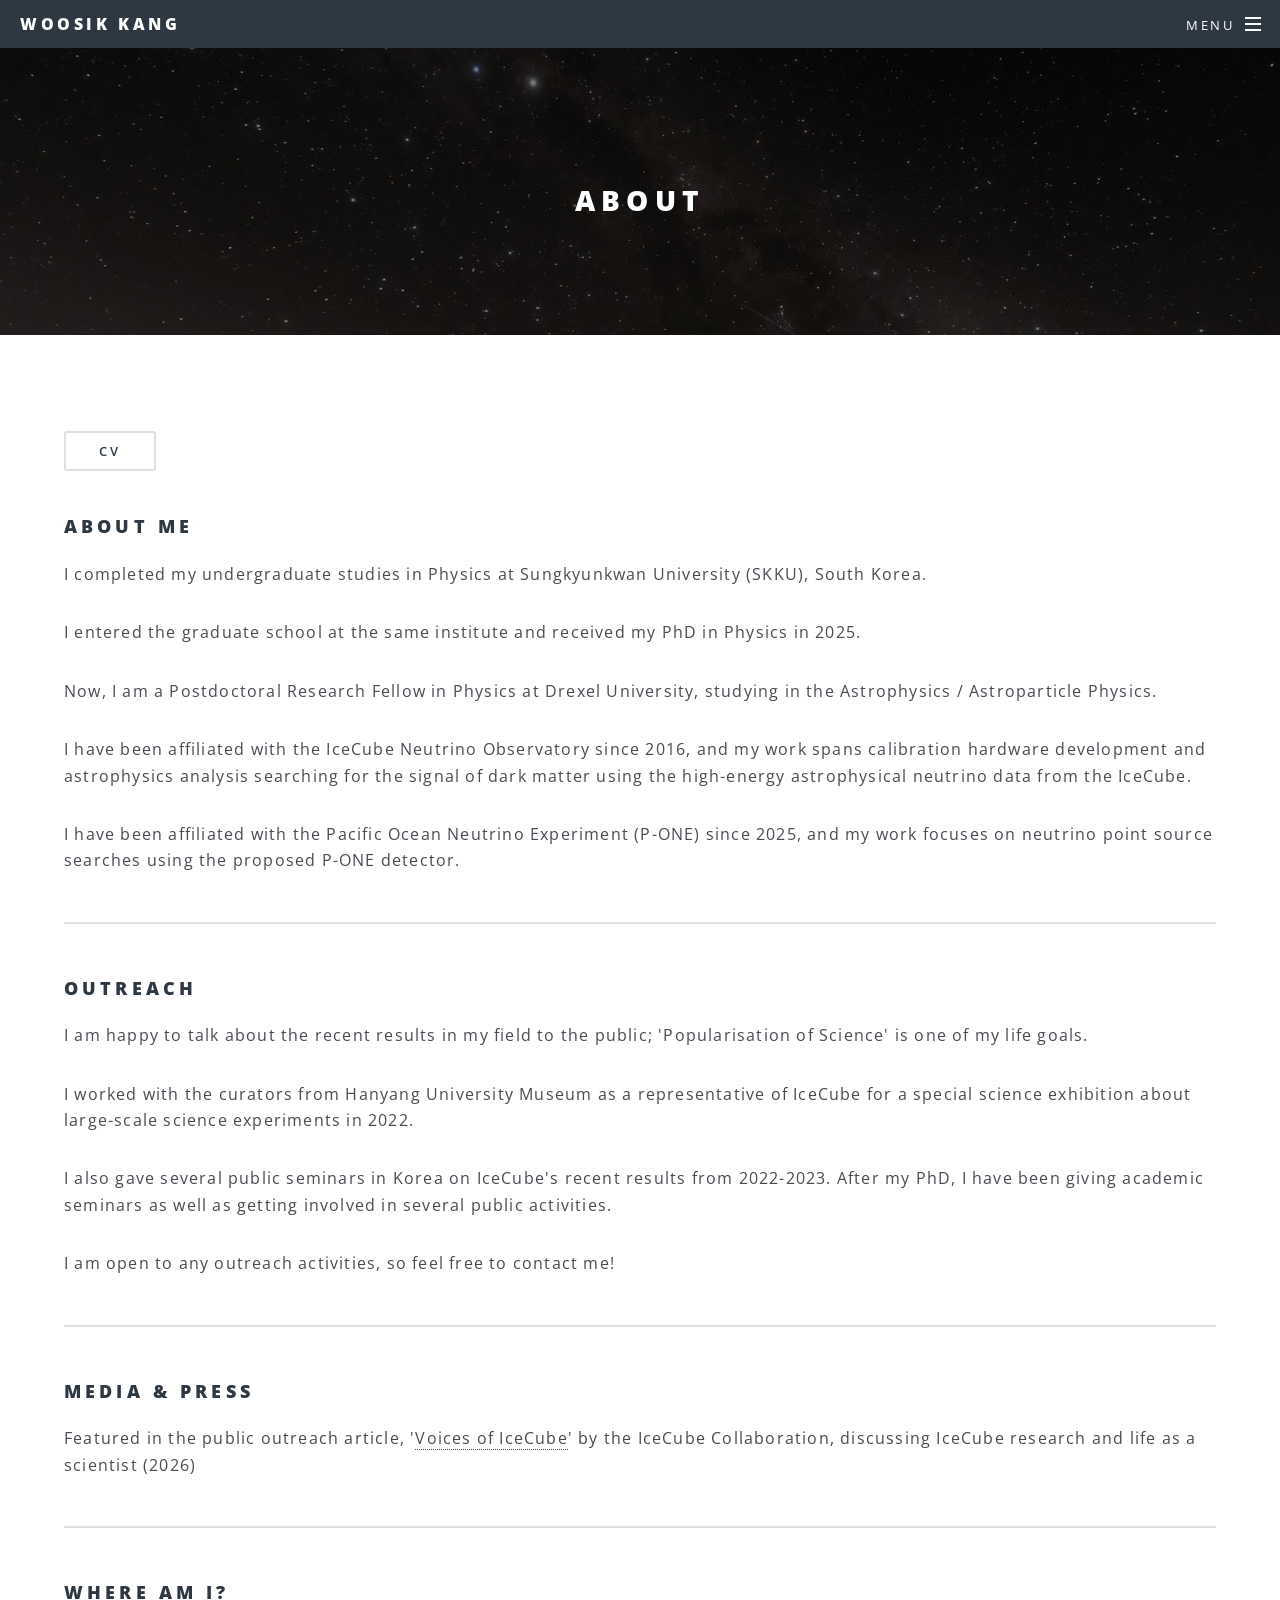
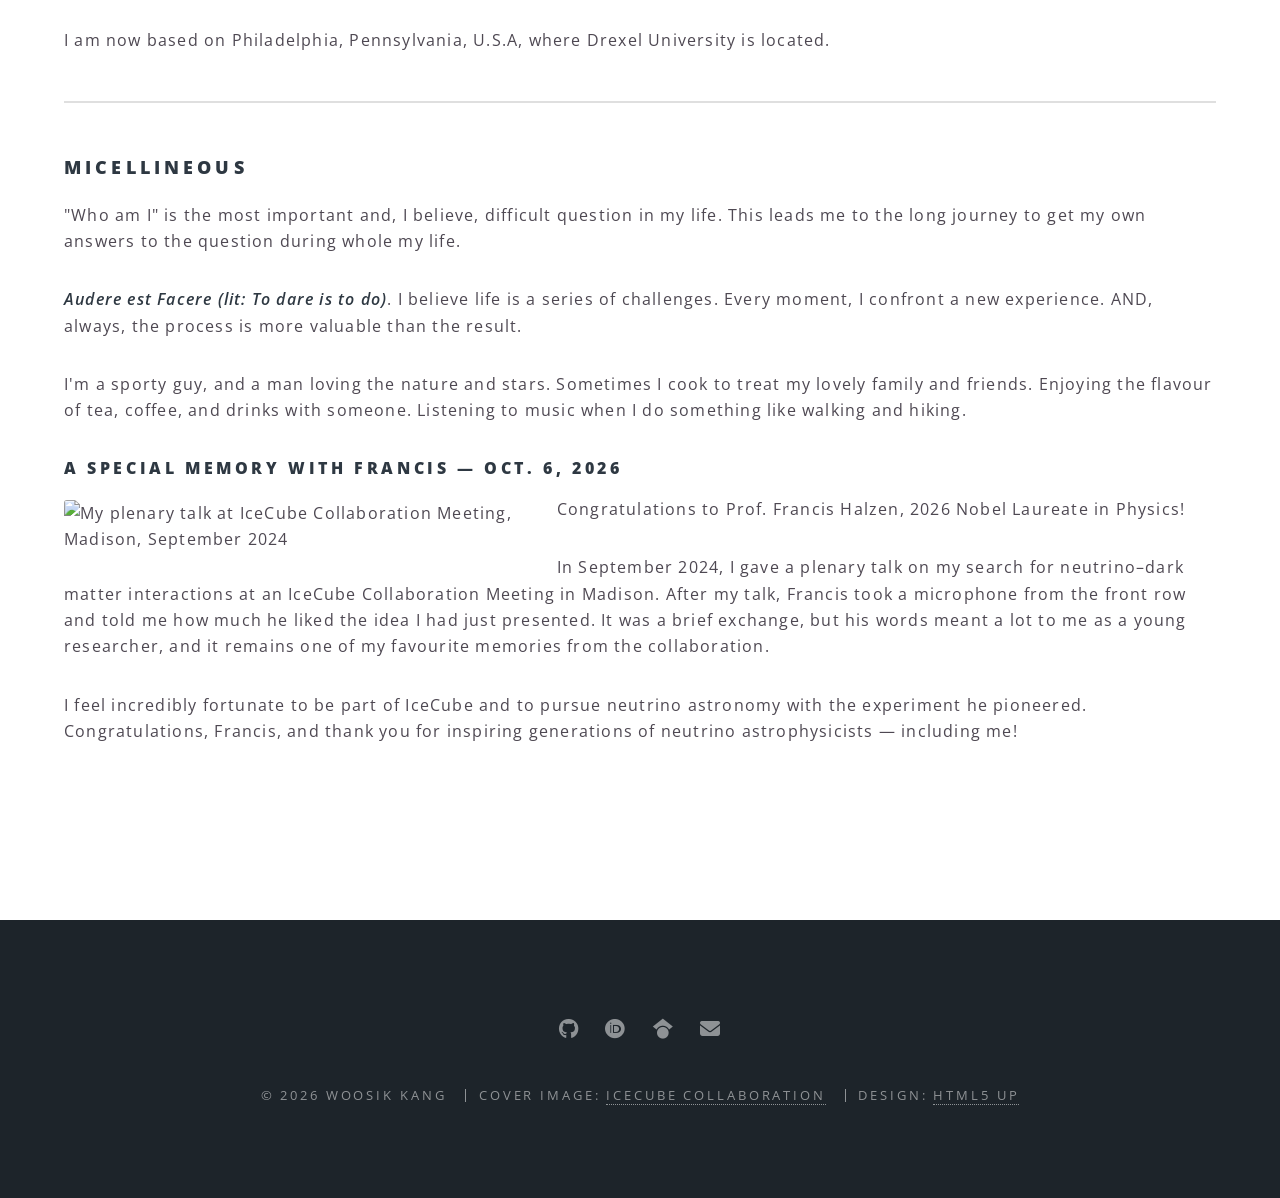
==== commit a3f62cc9: "Update about.html Update on October 2026 - 1" ====
--- a/about.html
+++ b/about.html
@@ -56,25 +56,25 @@
 
 								<h3>About me</h3>
 
-								<p>I had my undergraduate in Physics at Sungkyunkwan University (SKKU), South Korea.</p>
+								<p>I completed my undergraduate studies in Physics at Sungkyunkwan University (SKKU), South Korea.</p>
 
-								<p>I entered the graduate school at the same institute, and received my PhD in Physics in 2025.</p>
+								<p>I entered the graduate school at the same institute and received my PhD in Physics in 2025.</p>
 
-								<p>Now, I am a Postdoctoral Research Fellow in Physics at Drexel University studying in the Astrophysics / Astroparticle Physics.</p>
+								<p>Now, I am a Postdoctoral Research Fellow in Physics at Drexel University, studying in the Astrophysics / Astroparticle Physics.</p>
 
-								<p>I am affiliated with the IceCube Neutrino Observatory since 2016, and my work spans calibration hardware development, and astrophysics analysis searching for the signal of dark matter using the high-energy astrophysical neutrino data from the IceCube.</p>
+								<p>I have been affiliated with the IceCube Neutrino Observatory since 2016, and my work spans calibration hardware development and astrophysics analysis searching for the signal of dark matter using the high-energy astrophysical neutrino data from the IceCube.</p>
 
-								<p>I am also affiliated with the Pacific Ocean Neutrino Experiment (P-ONE) since 2025, and my work focuses on neutrino point source searches using the proposed P-ONE detector.</p>
+								<p>I have been affiliated with the Pacific Ocean Neutrino Experiment (P-ONE) since 2025, and my work focuses on neutrino point source searches using the proposed P-ONE detector.</p>
 
 								<hr />
 
 								<h3>Outreach</h3>
 
-								<p>I am happy to talk about the recent results in my fields to the public; 'Popularization of Science' is one of my life-goal.</p>
+								<p>I am happy to talk about the recent results in my field to the public; 'Popularisation of Science' is one of my life goals.</p>
 
-								<p>I had worked with the curators from Hanyang University Museum as a representative of the IceCube for a special science exhibition about the large science experiments in 2022.</p>
+								<p>I worked with the curators from Hanyang University Museum as a representative of IceCube for a special science exhibition about large-scale science experiments in 2022.</p>
 
-								<p>I also had several public seminars in Korea about the recent results of the IceCube in 2022-2023. After my PhD, I have been giving academic seminars as well as getting involved in several public activities.</p>
+								<p>I also gave several public seminars in Korea on IceCube's recent results from 2022-2023. After my PhD, I have been giving academic seminars as well as getting involved in several public activities.</p>
 
 								<p>I am open to any outreach activities, so feel free to contact me!</p>
 
@@ -94,12 +94,30 @@
 
 								<h3>Micellineous</h3>
 
-								<p>"Who am I" is the most important and, I believe, difficult question in my life. This leads me to the long travelling to get my own answers for the question during whole my life.</p>
+								<p>"Who am I" is the most important and, I believe, difficult question in my life. This leads me to the long journey to get my own answers to the question during whole my life.</p>
 
-								<p><b><em>Audere est Facere (lit; To dare is to do)</em></b>. I believe the life is a series of challenges. Every moment, I confront a new experience. AND, always, the process is much valuable than the result.</p>
+								<p><b><em>Audere est Facere (lit: To dare is to do)</em></b>. I believe life is a series of challenges. Every moment, I confront a new experience. AND, always, the process is more valuable than the result.</p>
 
-								<p>I'm a sporty guy, and a man loving the nature and stars. Sometimes cooking for treating my lovely family and friends. Enjoying the flavour of tea, coffee, and drink with someone. Listening to music when I do something like walking and hiking.</p>
+								<p>I'm a sporty guy, and a man loving the nature and stars. Sometimes I cook to treat my lovely family and friends. Enjoying the flavour of tea, coffee, and drinks with someone. Listening to music when I do something like walking and hiking.</p>
 
+								<h4>A Special Memory with Francis <small>— Oct. 6, 2026</small></h4>
+								
+								<div>
+									<span class="image left">
+										<img src="images/memory_with_Francis.JPG" alt="My plenary talk at IceCube Collaboration Meeting, Madison, September 2024">
+									</span>
+
+									<p>
+										Congratulations to Prof. Francis Halzen, 2026 Nobel Laureate in Physics!
+									</p>
+									<p>
+										In September 2024, I gave a plenary talk on my search for neutrino–dark matter interactions at an IceCube Collaboration Meeting in Madison. After my talk, Francis took a microphone from the front row and told me how much he liked the idea I had just presented. It was a brief exchange, but his words meant a lot to me as a young researcher, and it remains one of my favourite memories from the collaboration.
+									</p>
+									<p>
+										I feel incredibly fortunate to be part of IceCube and to pursue neutrino astronomy with the experiment he pioneered. Congratulations, Francis, and thank you for inspiring generations of neutrino astrophysicists — including me!
+									</p>
+								</div>
+								
 								<ul class="actions">
 								<li><a href="CV/easter_who_am_i.pdf"
 									   class="button fit special invisible-easteregg"
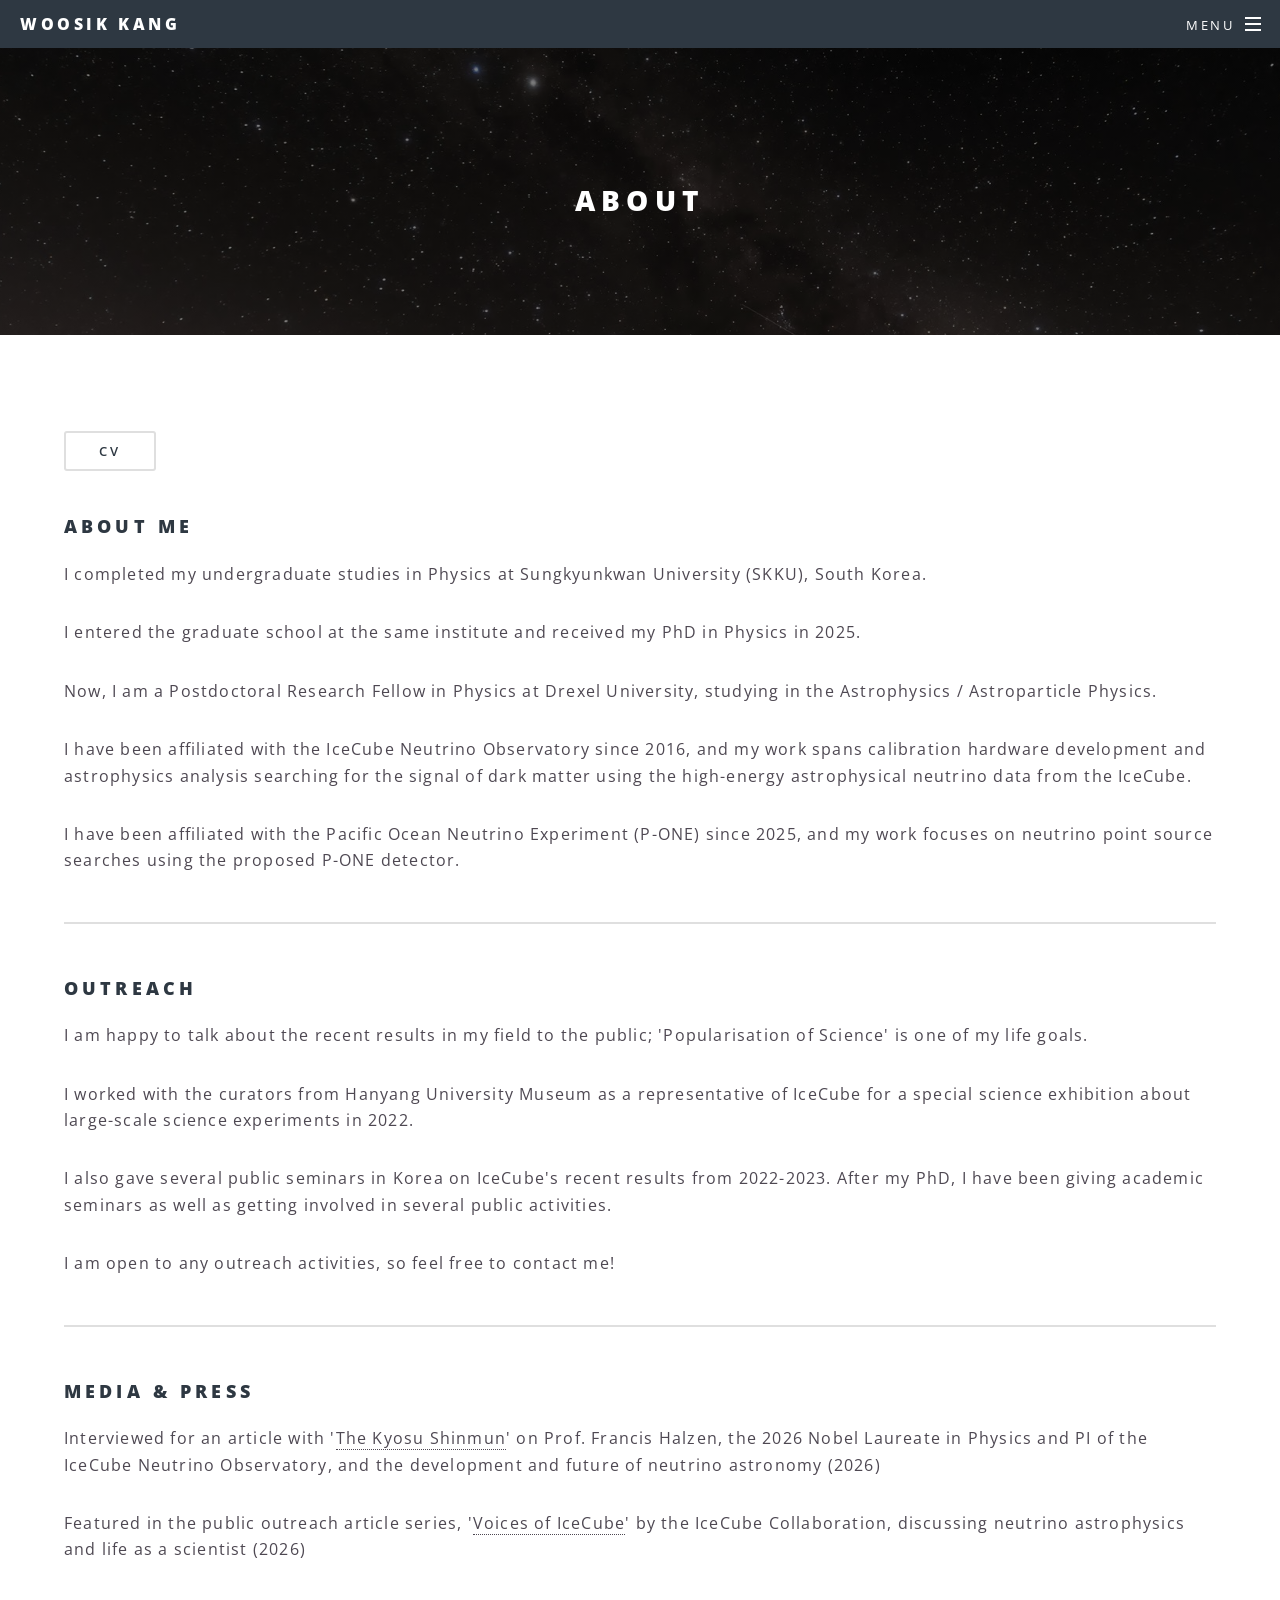
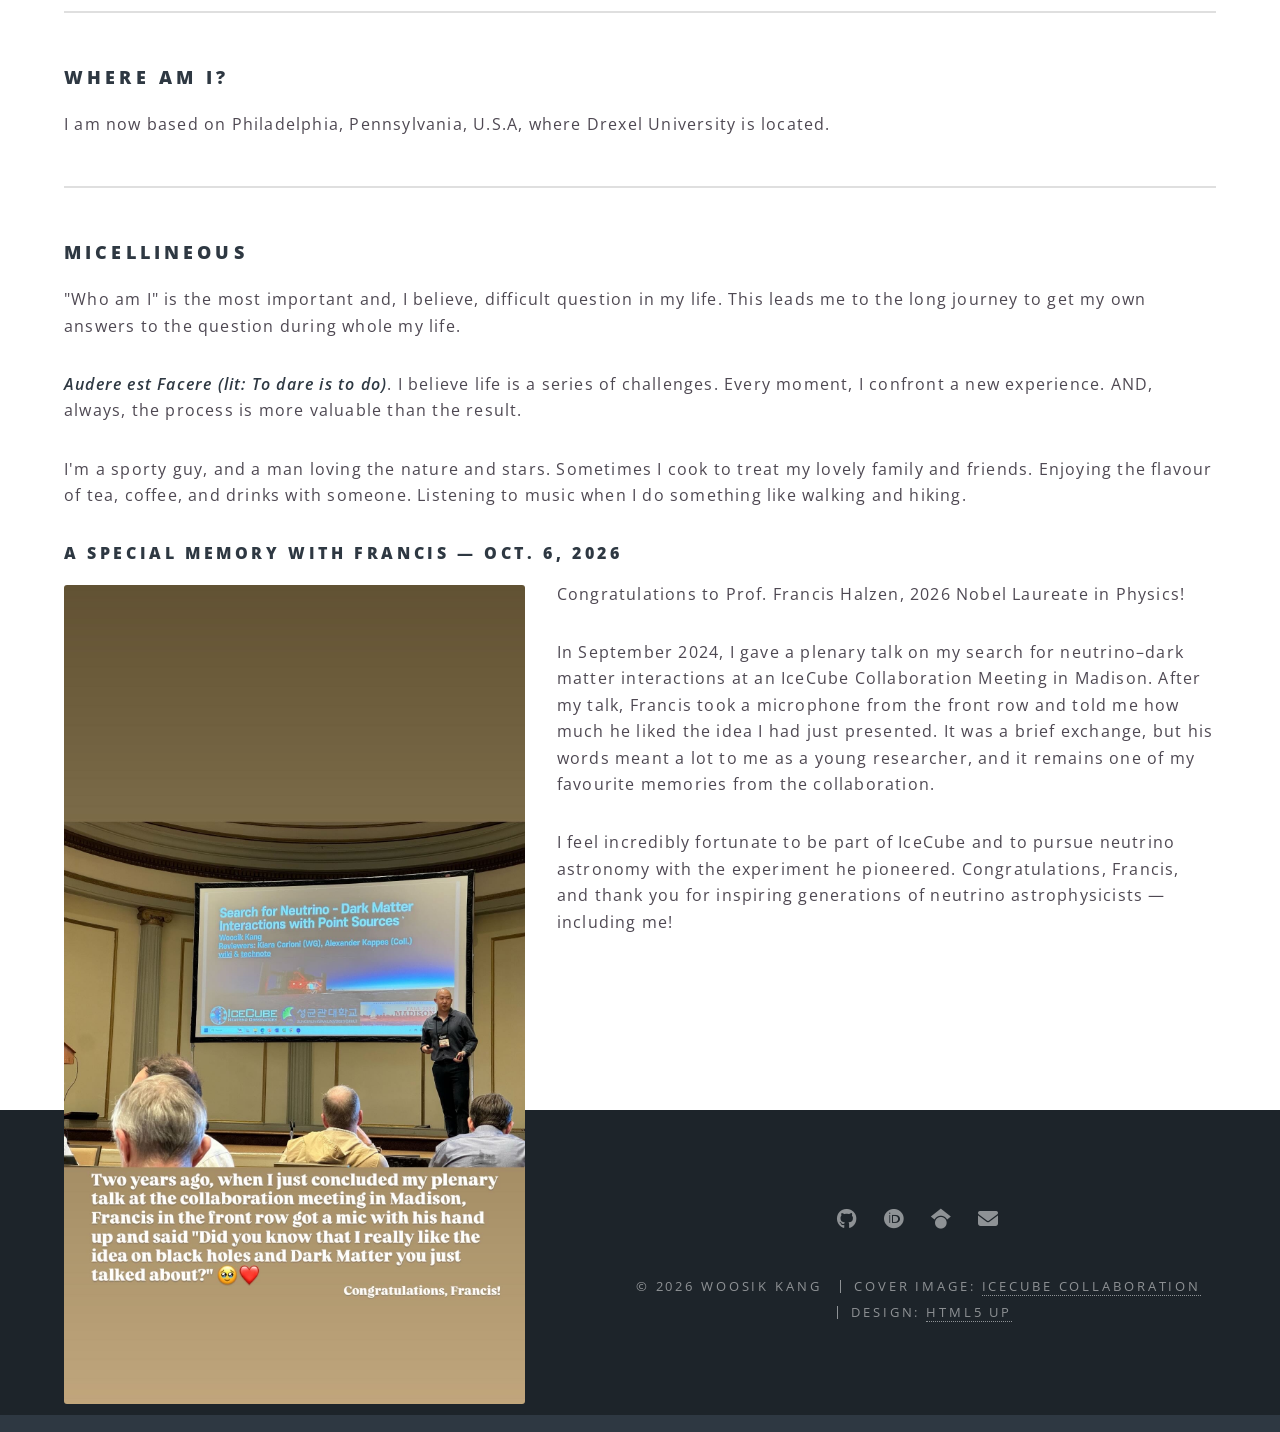
==== commit ebd13b8e: "Update about.html Add media" ====
--- a/about.html
+++ b/about.html
@@ -82,7 +82,9 @@
 
 								<h3>Media & Press</h3>
 
-								<p>Featured in the public outreach article, '<a href="https://icecube.wisc.edu/voices-of-icecube/2026/05/woosik-kang/" target="_blank" rel="noopener noreferrer">Voices of IceCube</a>' by the IceCube Collaboration,  discussing IceCube research and life as a scientist (2026)</p>
+								<p>Interviewed for an article with '<a href="https://www.kyosu.net/news/articleView.html?idxno=210999" target="_blank" rel="noopener noreferrer">The Kyosu Shinmun</a>' on Prof. Francis Halzen, the 2026 Nobel Laureate in Physics and PI of the IceCube Neutrino Observatory, and the development and future of neutrino astronomy (2026)</p>
+								
+								<p>Featured in the public outreach article series, '<a href="https://icecube.wisc.edu/voices-of-icecube/2026/05/woosik-kang/" target="_blank" rel="noopener noreferrer">Voices of IceCube</a>' by the IceCube Collaboration, discussing neutrino astrophysics and life as a scientist (2026)</p>
 
 								<hr />
 
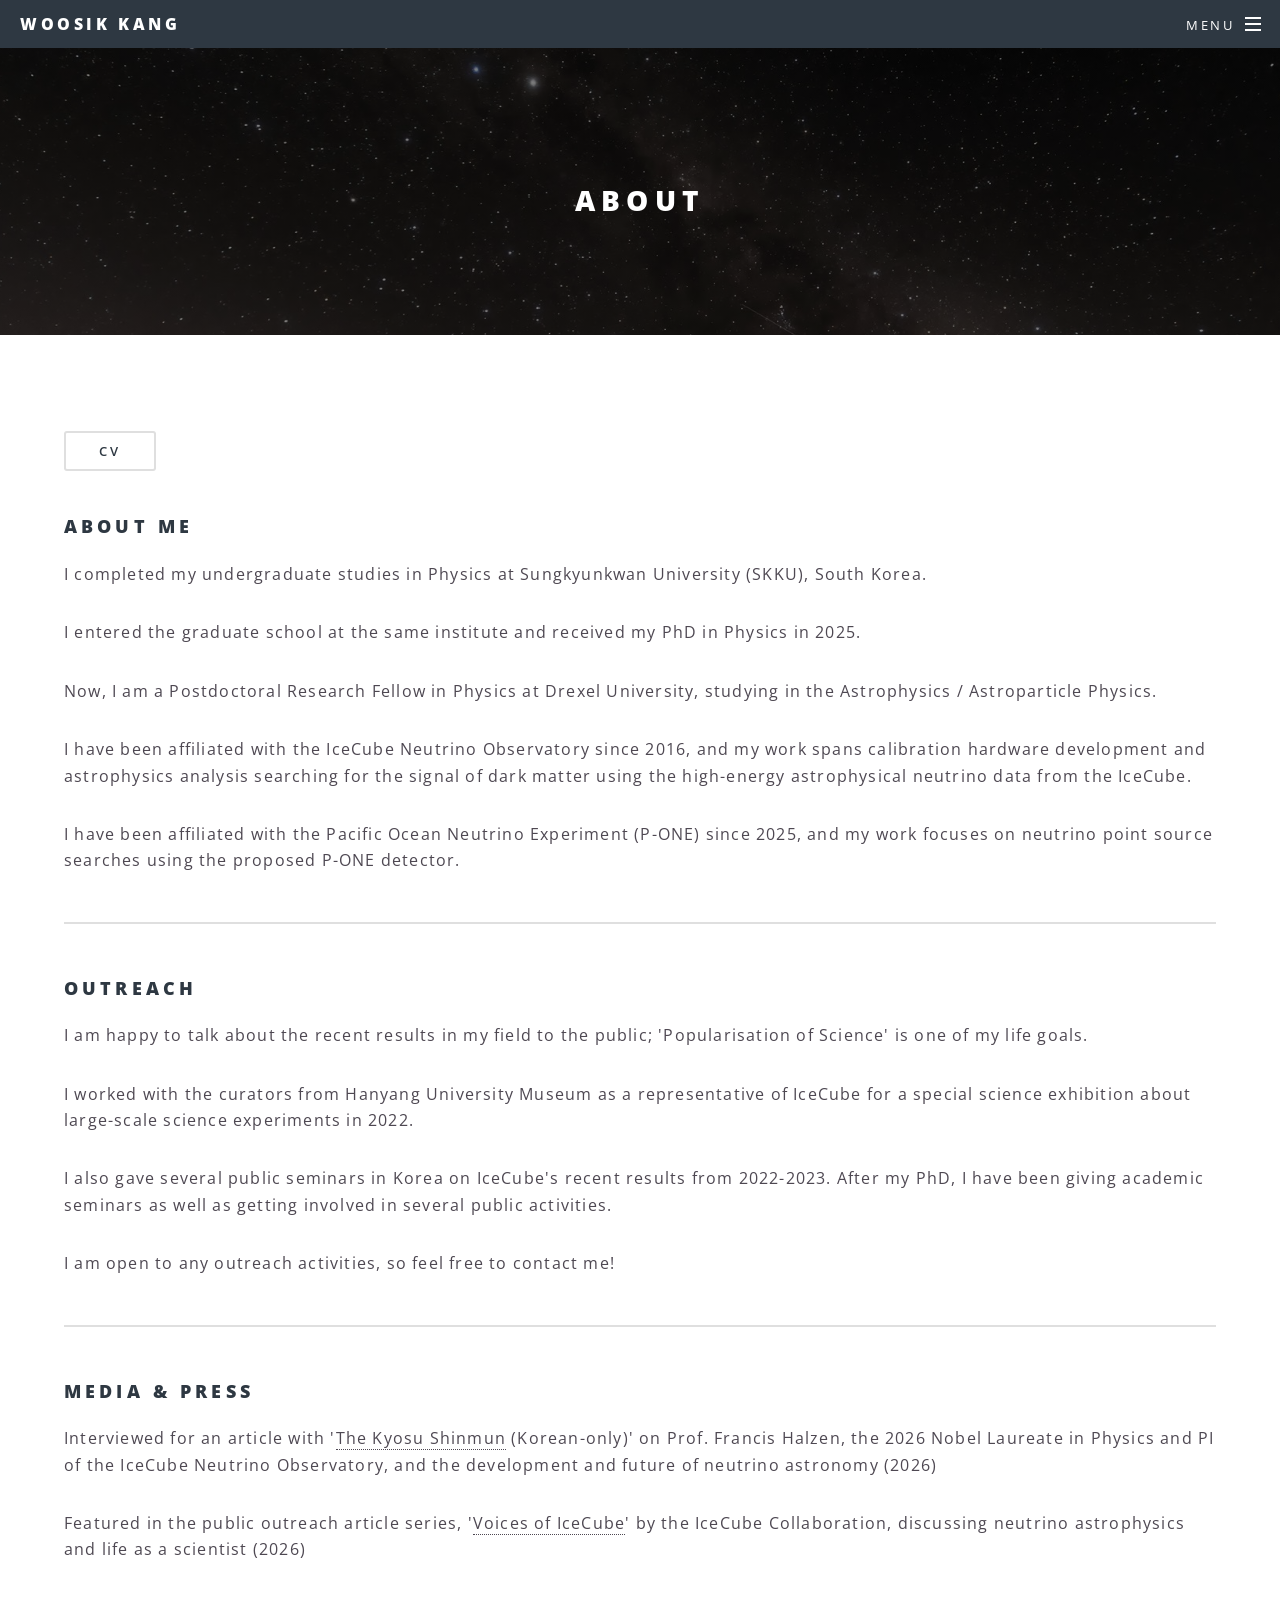
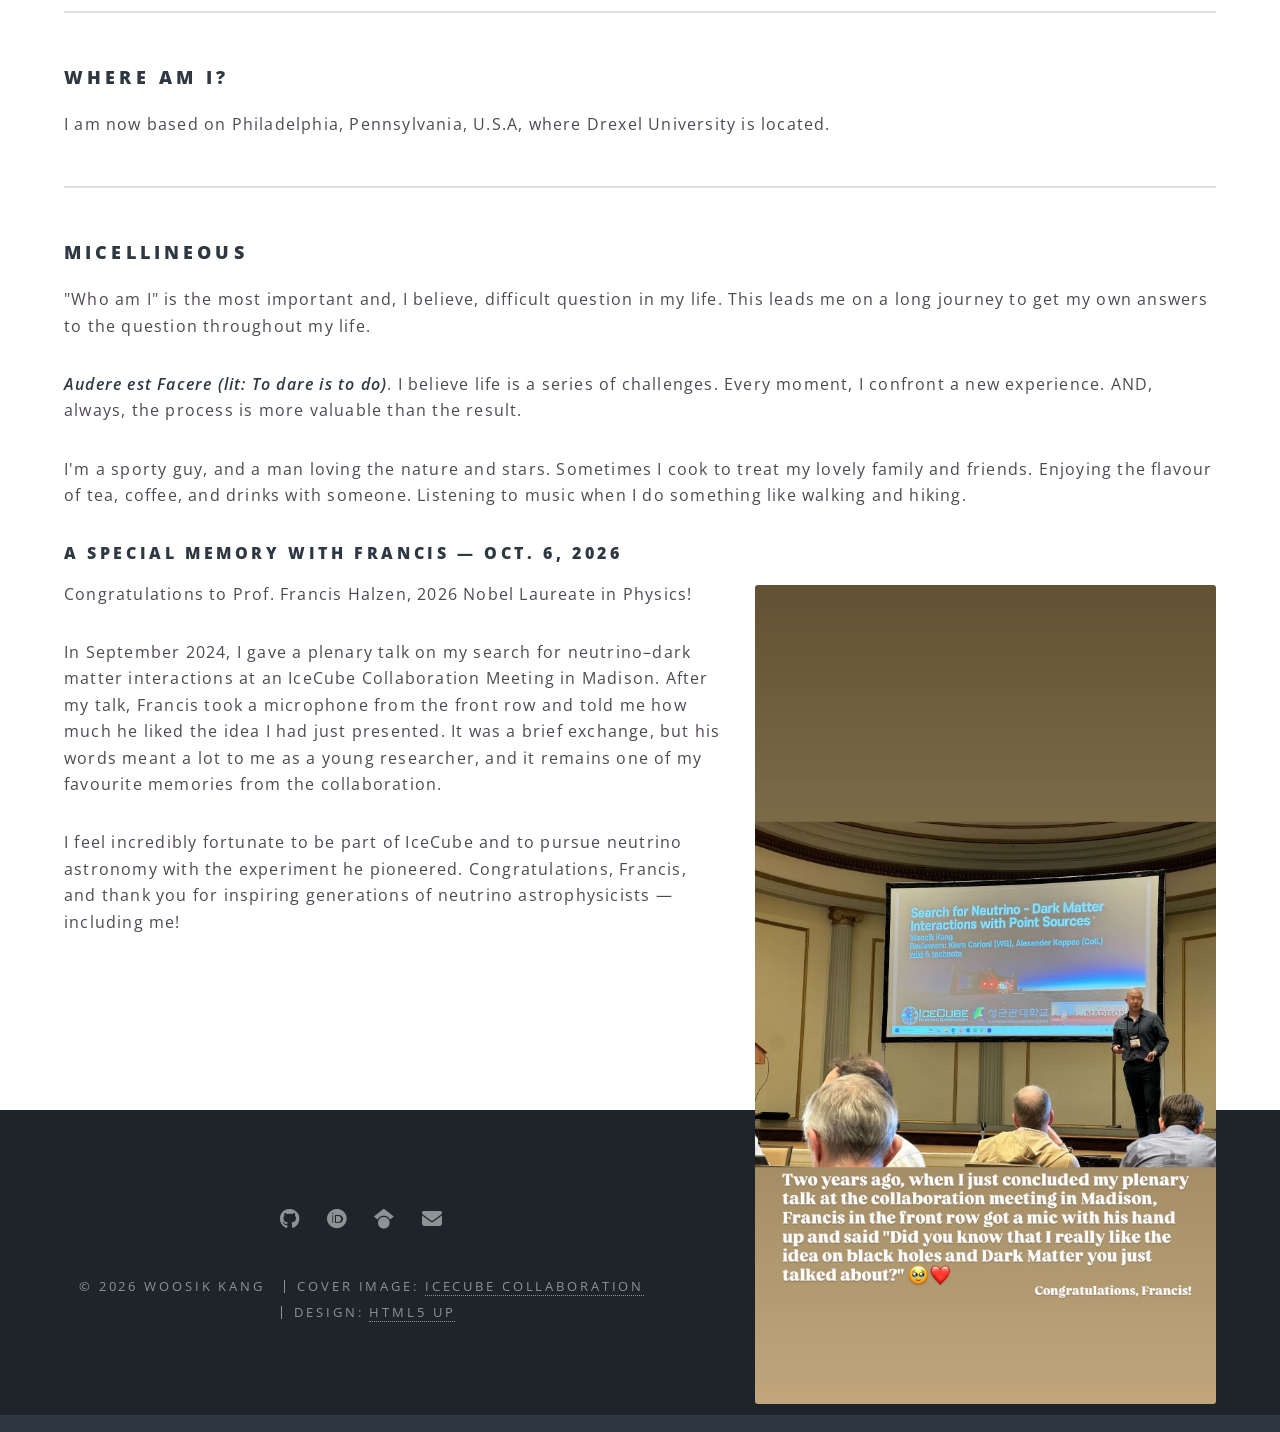
==== commit 8ee338f8: "Minor update about.html" ====
--- a/about.html
+++ b/about.html
@@ -82,7 +82,7 @@
 
 								<h3>Media & Press</h3>
 
-								<p>Interviewed for an article with '<a href="https://www.kyosu.net/news/articleView.html?idxno=210999" target="_blank" rel="noopener noreferrer">The Kyosu Shinmun</a>' on Prof. Francis Halzen, the 2026 Nobel Laureate in Physics and PI of the IceCube Neutrino Observatory, and the development and future of neutrino astronomy (2026)</p>
+								<p>Interviewed for an article with '<a href="https://www.kyosu.net/news/articleView.html?idxno=210999" target="_blank" rel="noopener noreferrer">The Kyosu Shinmun</a> (Korean-only)' on Prof. Francis Halzen, the 2026 Nobel Laureate in Physics and PI of the IceCube Neutrino Observatory, and the development and future of neutrino astronomy (2026)</p>
 								
 								<p>Featured in the public outreach article series, '<a href="https://icecube.wisc.edu/voices-of-icecube/2026/05/woosik-kang/" target="_blank" rel="noopener noreferrer">Voices of IceCube</a>' by the IceCube Collaboration, discussing neutrino astrophysics and life as a scientist (2026)</p>
 
@@ -96,7 +96,7 @@
 
 								<h3>Micellineous</h3>
 
-								<p>"Who am I" is the most important and, I believe, difficult question in my life. This leads me to the long journey to get my own answers to the question during whole my life.</p>
+								<p>"Who am I" is the most important and, I believe, difficult question in my life. This leads me on a long journey to get my own answers to the question throughout my life.</p>
 
 								<p><b><em>Audere est Facere (lit: To dare is to do)</em></b>. I believe life is a series of challenges. Every moment, I confront a new experience. AND, always, the process is more valuable than the result.</p>
 
@@ -105,7 +105,7 @@
 								<h4>A Special Memory with Francis <small>— Oct. 6, 2026</small></h4>
 								
 								<div>
-									<span class="image left">
+									<span class="image right">
 										<img src="images/memory_with_Francis.JPG" alt="My plenary talk at IceCube Collaboration Meeting, Madison, September 2024">
 									</span>
 
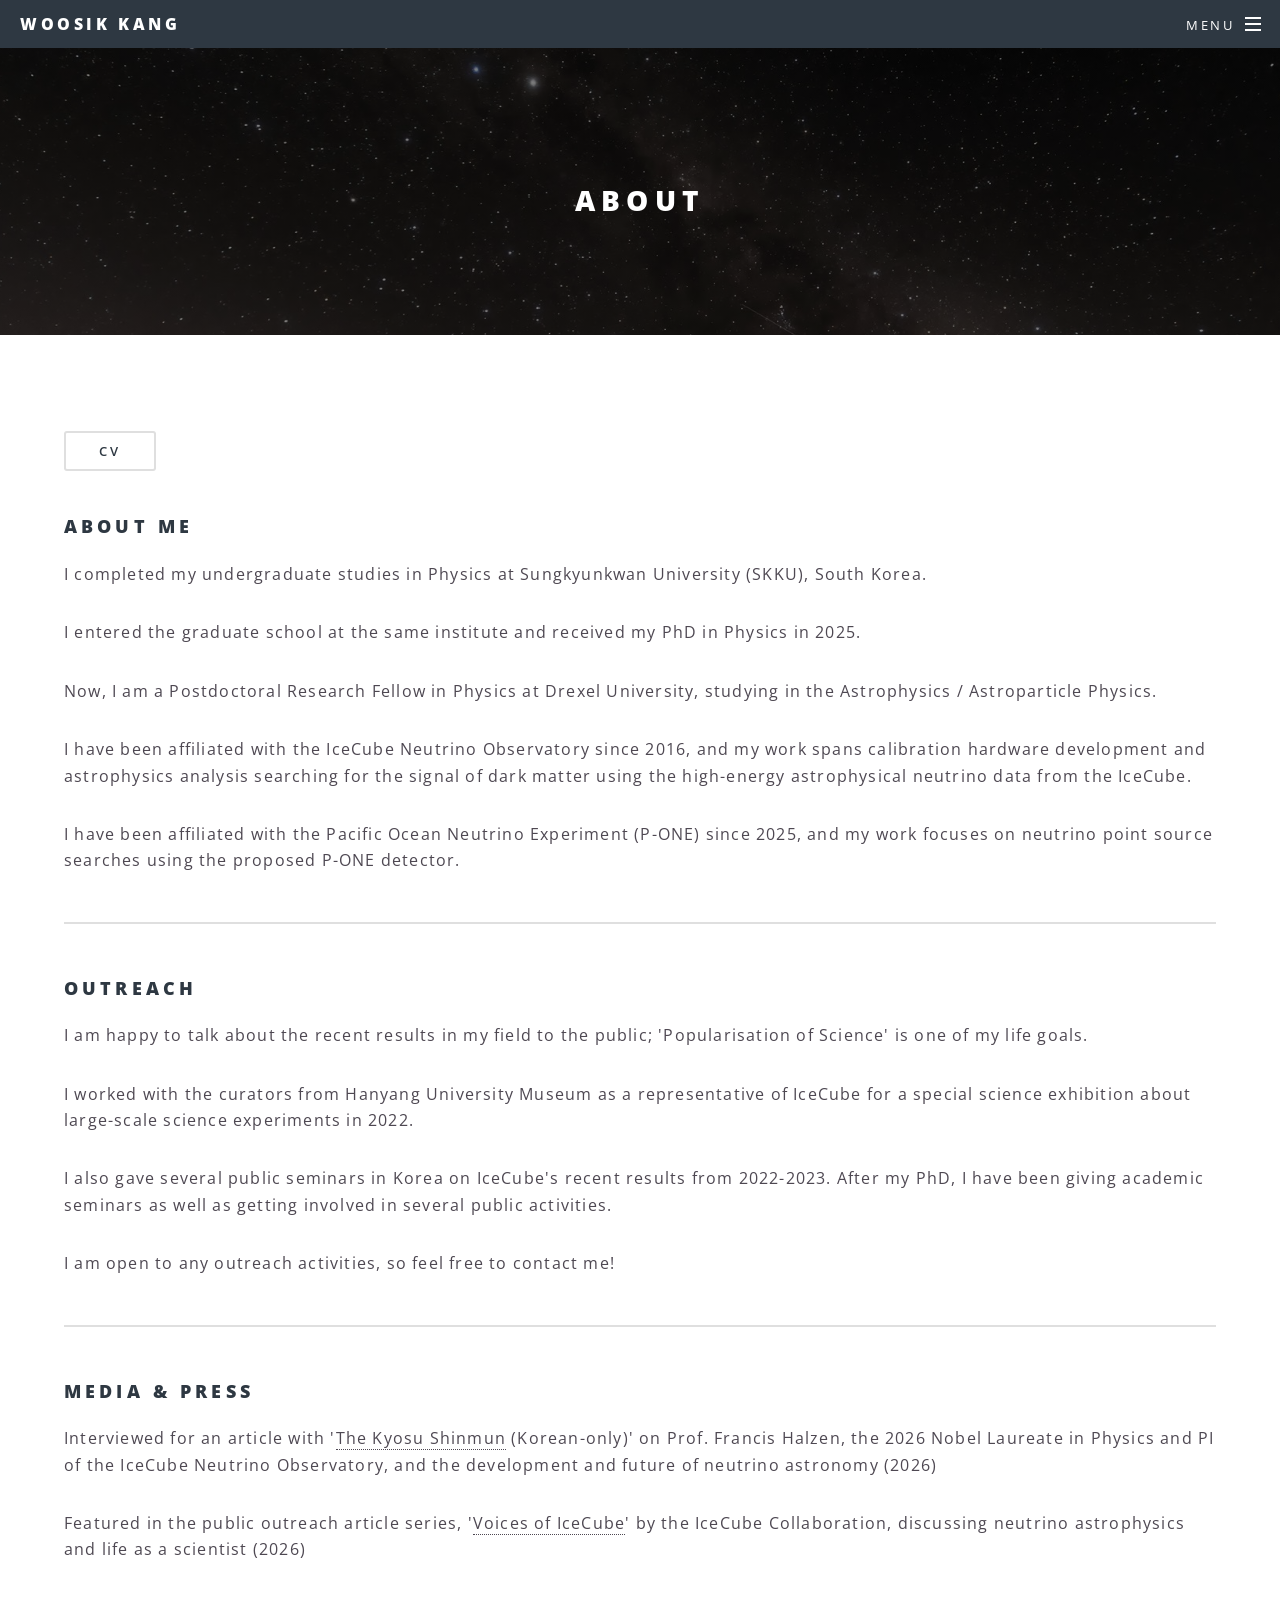
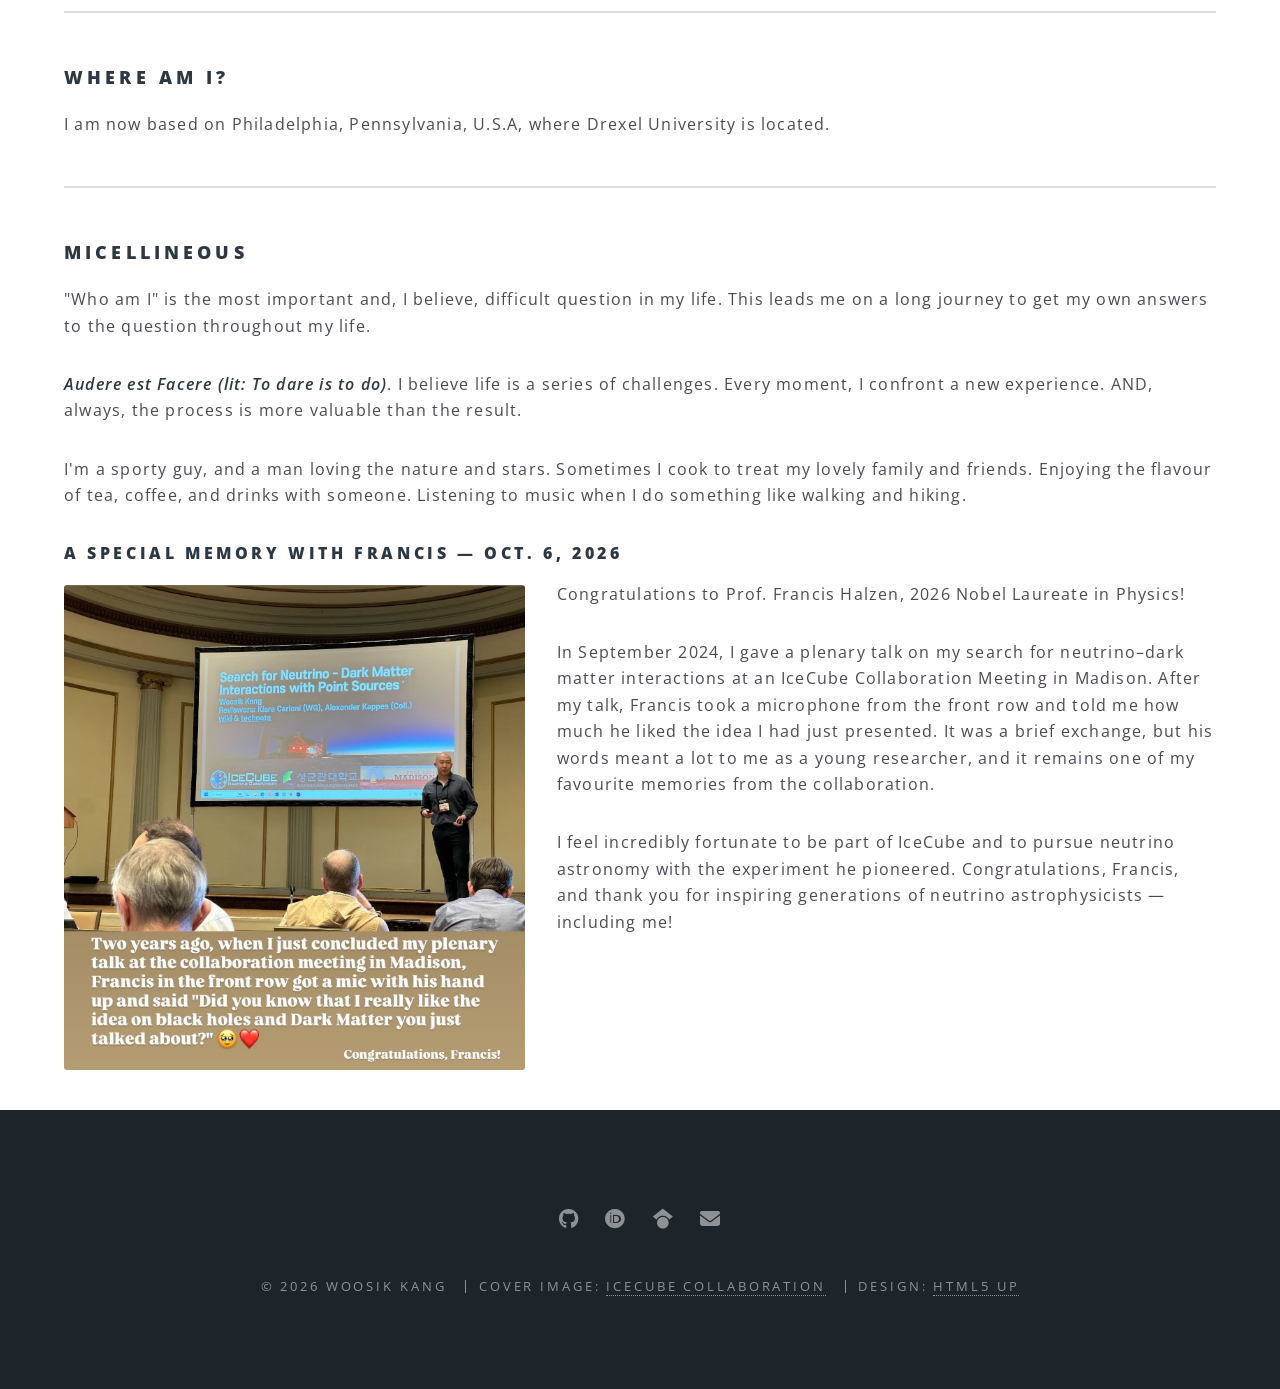
==== commit 11520bf6: "Update about.html" ====
--- a/about.html
+++ b/about.html
@@ -105,7 +105,7 @@
 								<h4>A Special Memory with Francis <small>— Oct. 6, 2026</small></h4>
 								
 								<div>
-									<span class="image right">
+									<span class="image left">
 										<img src="images/memory_with_Francis.JPG" alt="My plenary talk at IceCube Collaboration Meeting, Madison, September 2024">
 									</span>
 
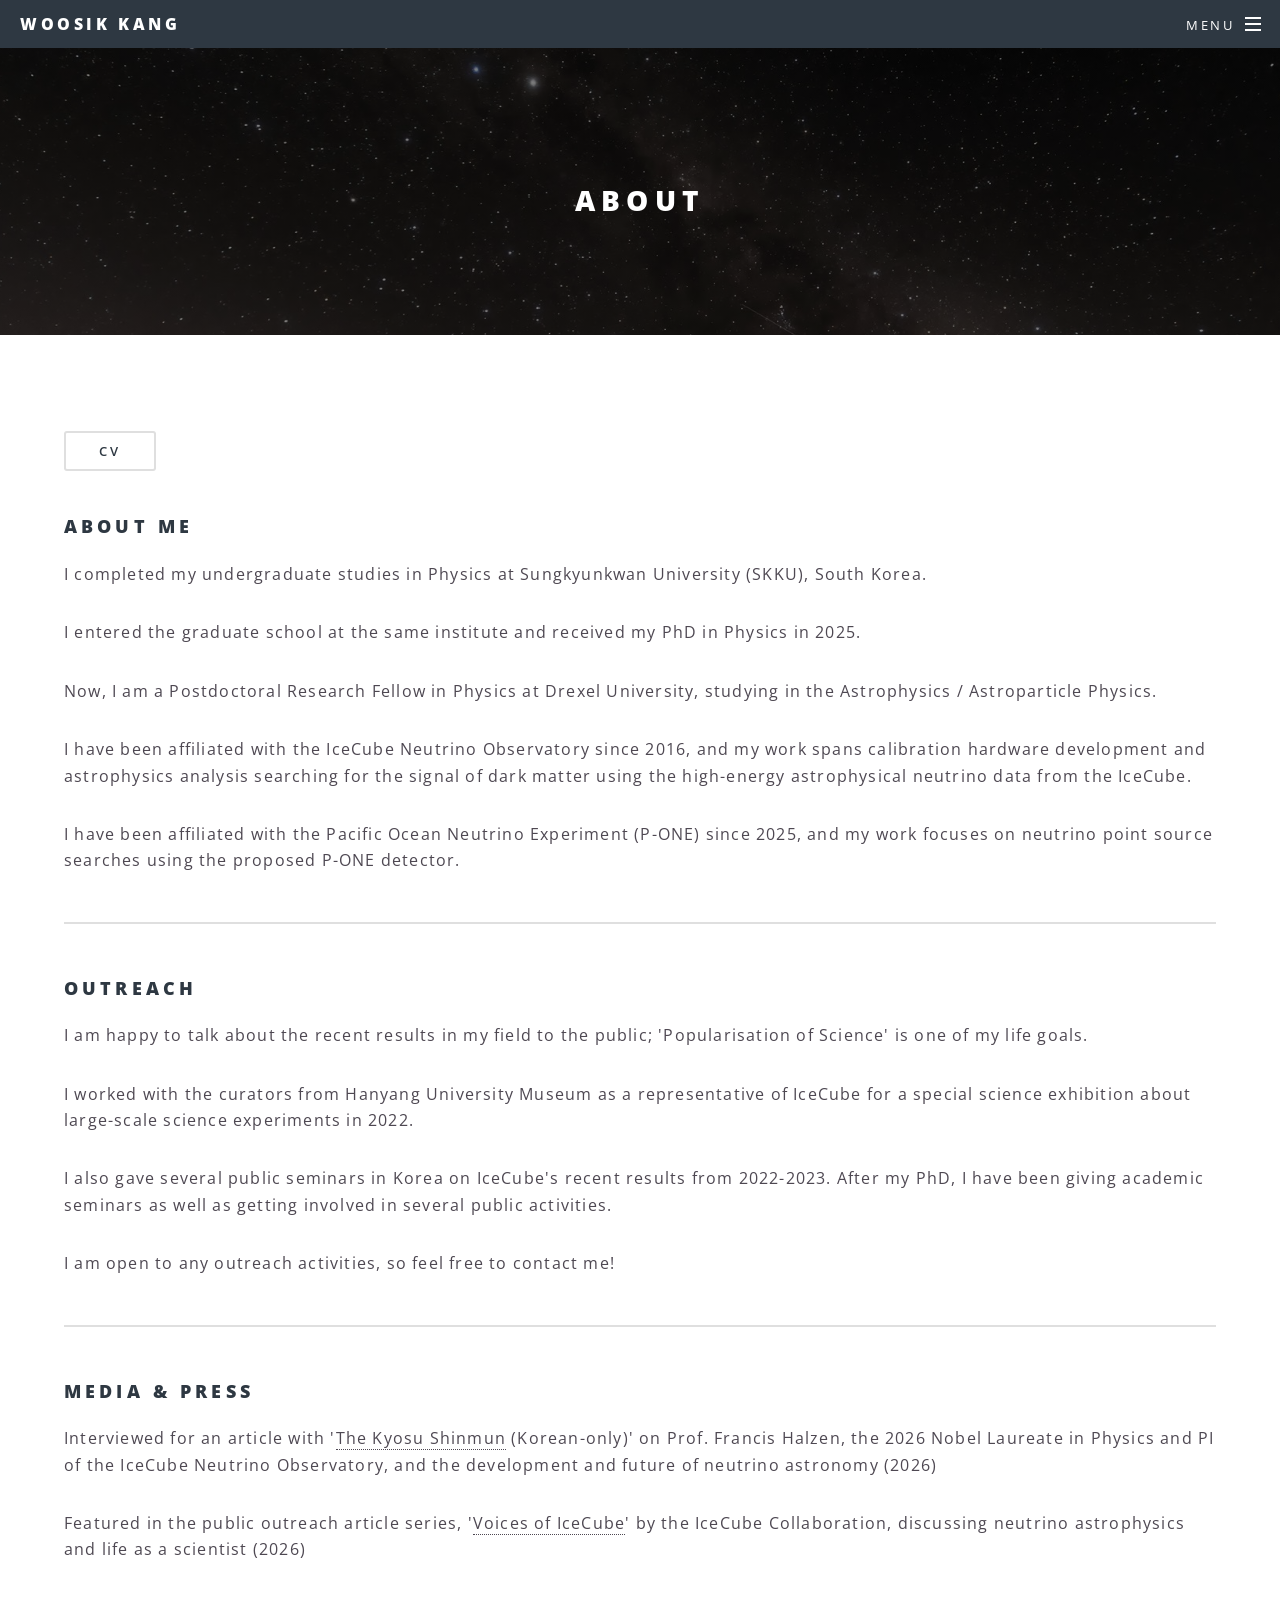
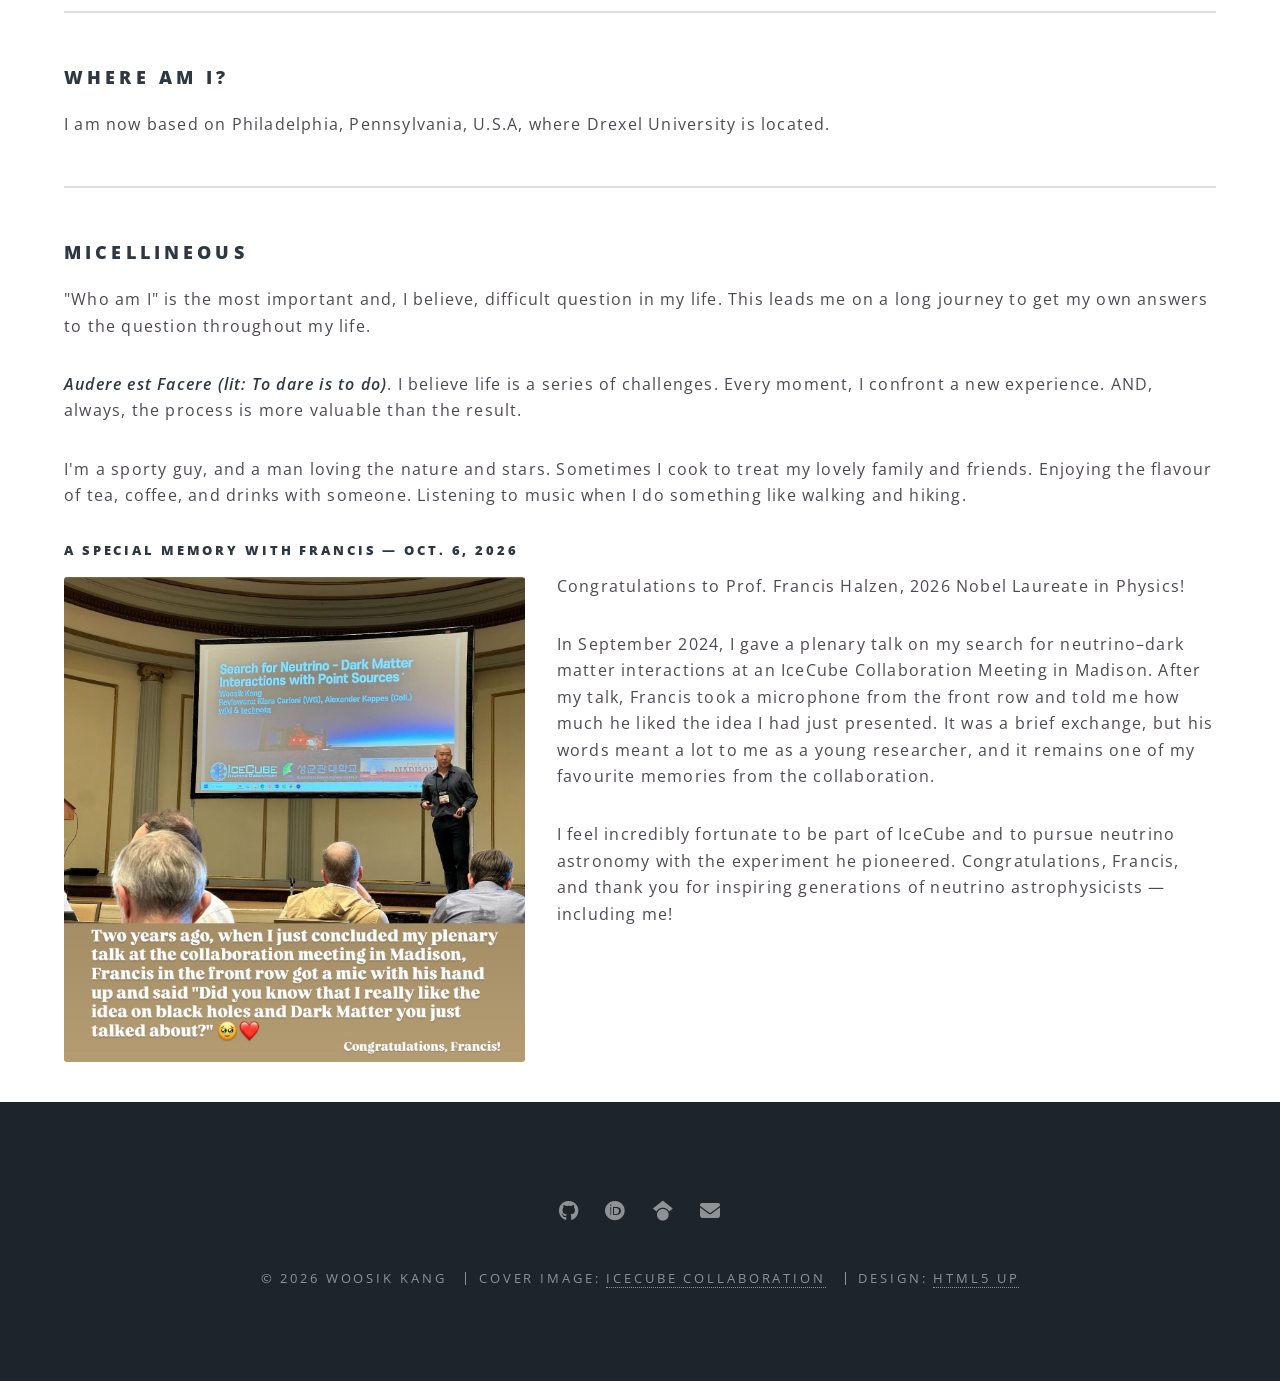
==== commit d7c8080b: "Update about.html" ====
--- a/about.html
+++ b/about.html
@@ -102,7 +102,7 @@
 
 								<p>I'm a sporty guy, and a man loving the nature and stars. Sometimes I cook to treat my lovely family and friends. Enjoying the flavour of tea, coffee, and drinks with someone. Listening to music when I do something like walking and hiking.</p>
 
-								<h4>A Special Memory with Francis <small>— Oct. 6, 2026</small></h4>
+								<h5>A Special Memory with Francis <small>— Oct. 6, 2026</small></h5>
 								
 								<div>
 									<span class="image left">
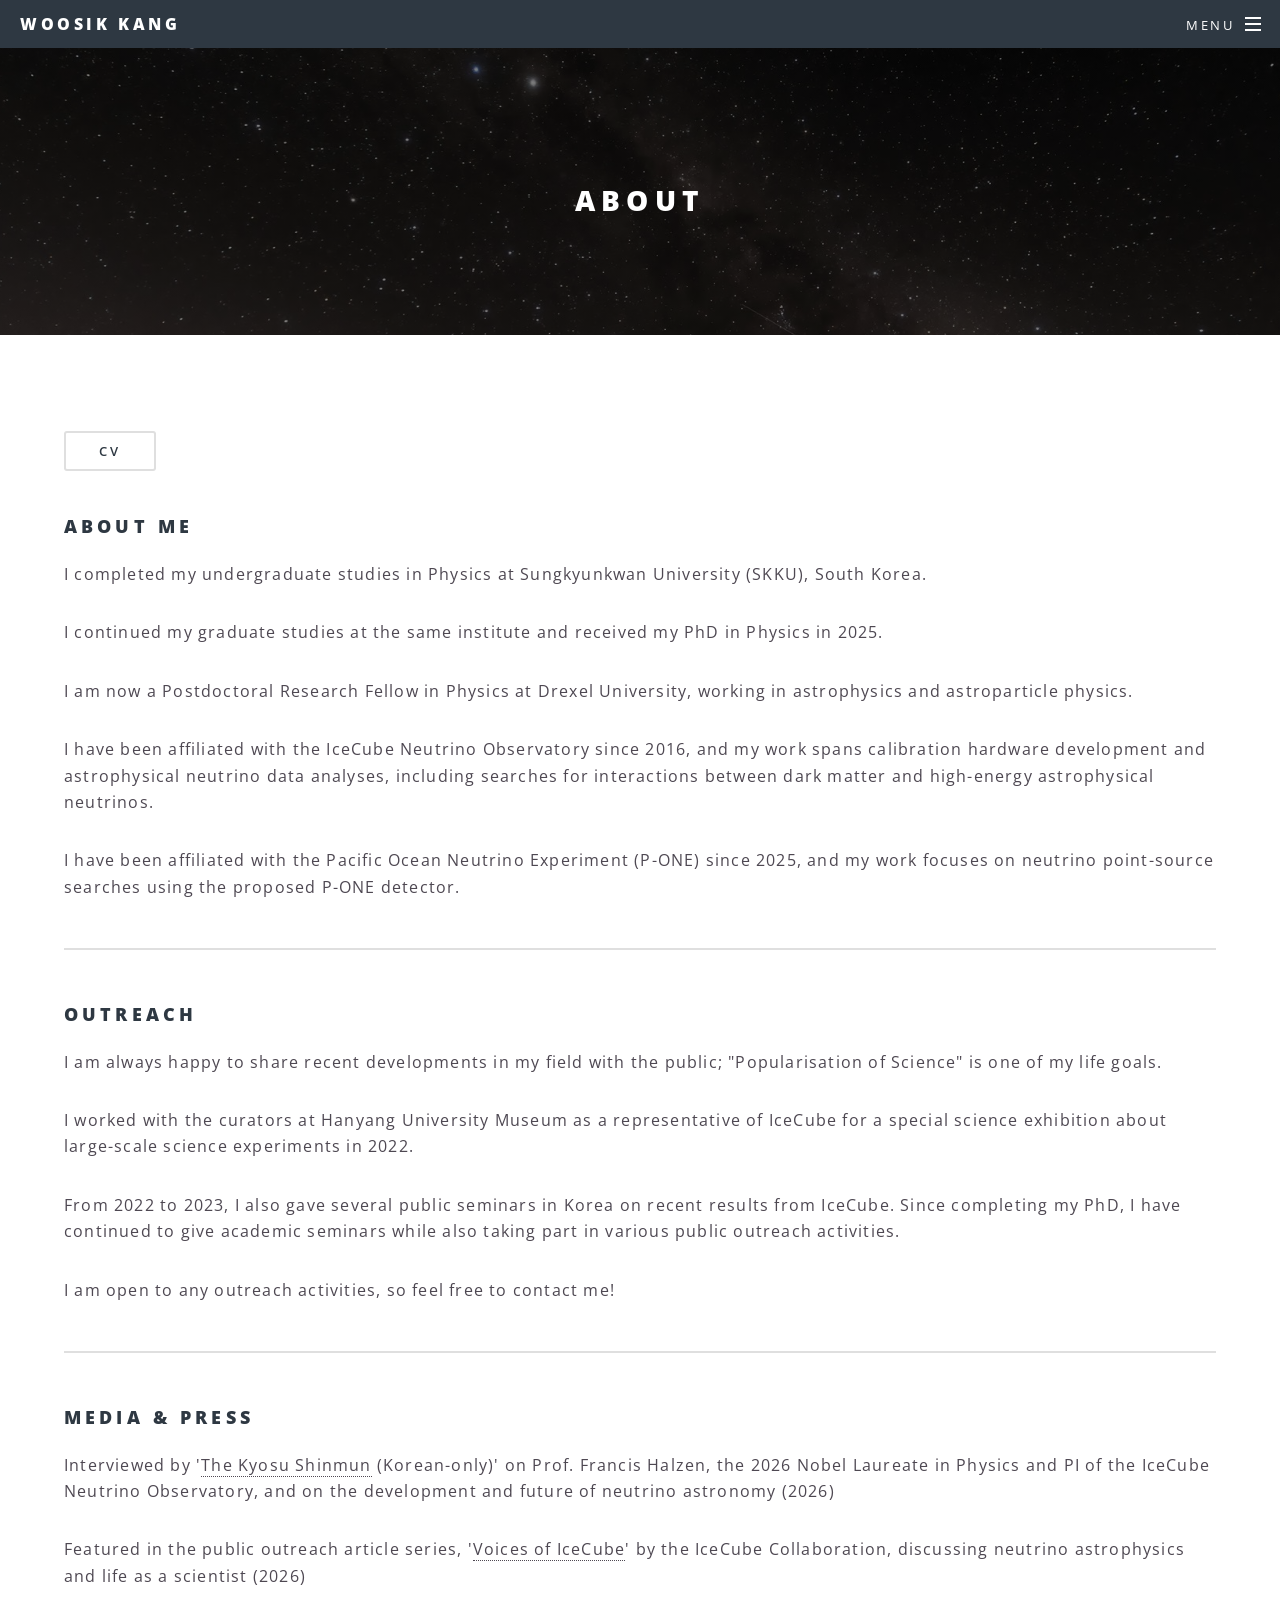
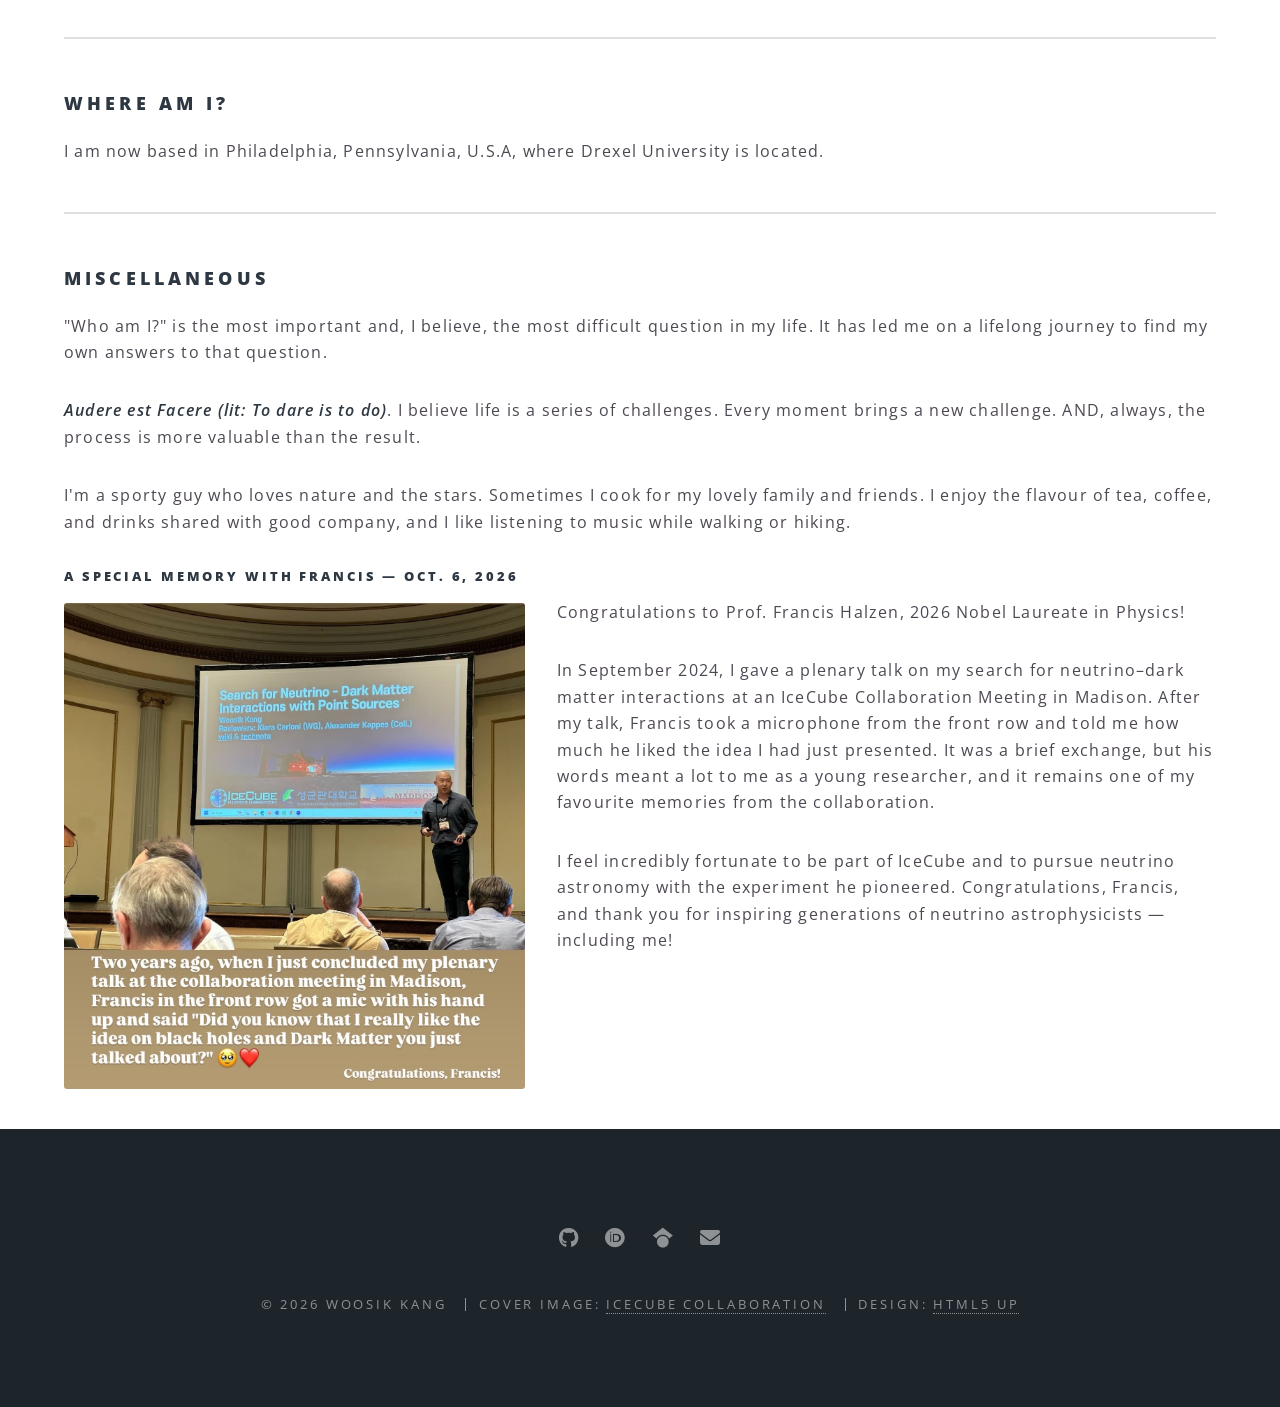
==== commit a2977454: "Update about.html" ====
--- a/about.html
+++ b/about.html
@@ -9,7 +9,7 @@
 		<title>About - Woosik Kang</title>
 		<meta charset="utf-8" />
 		<meta name="viewport" content="width=device-width, initial-scale=1" />
-		<meta name="description" content="PhD in Astroparticle Physics with IceCube Neutrino Telescope and P-ONE." />
+		<meta name="description" content="PhD in Astroparticle Physics with IceCube and P-ONE." />
 		<link rel="stylesheet" href="assets/css/main.css" />
 		<link rel="canonical" href="https://woosikk.github.io/">
 		<noscript><link rel="stylesheet" href="assets/css/noscript.css" /></noscript>
@@ -58,23 +58,23 @@
 
 								<p>I completed my undergraduate studies in Physics at Sungkyunkwan University (SKKU), South Korea.</p>
 
-								<p>I entered the graduate school at the same institute and received my PhD in Physics in 2025.</p>
+								<p>I continued my graduate studies at the same institute and received my PhD in Physics in 2025.</p>
 
-								<p>Now, I am a Postdoctoral Research Fellow in Physics at Drexel University, studying in the Astrophysics / Astroparticle Physics.</p>
+								<p>I am now a Postdoctoral Research Fellow in Physics at Drexel University, working in astrophysics and astroparticle physics.</p>
 
-								<p>I have been affiliated with the IceCube Neutrino Observatory since 2016, and my work spans calibration hardware development and astrophysics analysis searching for the signal of dark matter using the high-energy astrophysical neutrino data from the IceCube.</p>
+								<p>I have been affiliated with the IceCube Neutrino Observatory since 2016, and my work spans calibration hardware development and astrophysical neutrino data analyses, including searches for interactions between dark matter and high-energy astrophysical neutrinos.</p>
 
-								<p>I have been affiliated with the Pacific Ocean Neutrino Experiment (P-ONE) since 2025, and my work focuses on neutrino point source searches using the proposed P-ONE detector.</p>
+								<p>I have been affiliated with the Pacific Ocean Neutrino Experiment (P-ONE) since 2025, and my work focuses on neutrino point-source searches using the proposed P-ONE detector.</p>
 
 								<hr />
 
 								<h3>Outreach</h3>
 
-								<p>I am happy to talk about the recent results in my field to the public; 'Popularisation of Science' is one of my life goals.</p>
+								<p>I am always happy to share recent developments in my field with the public; "Popularisation of Science" is one of my life goals.</p>
 
-								<p>I worked with the curators from Hanyang University Museum as a representative of IceCube for a special science exhibition about large-scale science experiments in 2022.</p>
+								<p>I worked with the curators at Hanyang University Museum as a representative of IceCube for a special science exhibition about large-scale science experiments in 2022.</p>
 
-								<p>I also gave several public seminars in Korea on IceCube's recent results from 2022-2023. After my PhD, I have been giving academic seminars as well as getting involved in several public activities.</p>
+								<p>From 2022 to 2023, I also gave several public seminars in Korea on recent results from IceCube. Since completing my PhD, I have continued to give academic seminars while also taking part in various public outreach activities.</p>
 
 								<p>I am open to any outreach activities, so feel free to contact me!</p>
 
@@ -82,7 +82,7 @@
 
 								<h3>Media & Press</h3>
 
-								<p>Interviewed for an article with '<a href="https://www.kyosu.net/news/articleView.html?idxno=210999" target="_blank" rel="noopener noreferrer">The Kyosu Shinmun</a> (Korean-only)' on Prof. Francis Halzen, the 2026 Nobel Laureate in Physics and PI of the IceCube Neutrino Observatory, and the development and future of neutrino astronomy (2026)</p>
+								<p>Interviewed by '<a href="https://www.kyosu.net/news/articleView.html?idxno=210999" target="_blank" rel="noopener noreferrer">The Kyosu Shinmun</a> (Korean-only)' on Prof. Francis Halzen, the 2026 Nobel Laureate in Physics and PI of the IceCube Neutrino Observatory, and on the development and future of neutrino astronomy (2026)</p>
 								
 								<p>Featured in the public outreach article series, '<a href="https://icecube.wisc.edu/voices-of-icecube/2026/05/woosik-kang/" target="_blank" rel="noopener noreferrer">Voices of IceCube</a>' by the IceCube Collaboration, discussing neutrino astrophysics and life as a scientist (2026)</p>
 
@@ -90,17 +90,17 @@
 
 								<h3>Where am I?</h3>
 
-								<p>I am now based on Philadelphia, Pennsylvania, U.S.A, where Drexel University is located.</p>
+								<p>I am now based in Philadelphia, Pennsylvania, U.S.A, where Drexel University is located.</p>
 
 								<hr />
 
-								<h3>Micellineous</h3>
+								<h3>Miscellaneous</h3>
 
-								<p>"Who am I" is the most important and, I believe, difficult question in my life. This leads me on a long journey to get my own answers to the question throughout my life.</p>
+								<p>"Who am I?" is the most important and, I believe, the most difficult question in my life. It has led me on a lifelong journey to find my own answers to that question.</p>
 
-								<p><b><em>Audere est Facere (lit: To dare is to do)</em></b>. I believe life is a series of challenges. Every moment, I confront a new experience. AND, always, the process is more valuable than the result.</p>
+								<p><b><em>Audere est Facere (lit: To dare is to do)</em></b>. I believe life is a series of challenges. Every moment brings a new challenge. AND, always, the process is more valuable than the result.</p>
 
-								<p>I'm a sporty guy, and a man loving the nature and stars. Sometimes I cook to treat my lovely family and friends. Enjoying the flavour of tea, coffee, and drinks with someone. Listening to music when I do something like walking and hiking.</p>
+								<p>I'm a sporty guy who loves nature and the stars. Sometimes I cook for my lovely family and friends. I enjoy the flavour of tea, coffee, and drinks shared with good company, and I like listening to music while walking or hiking.</p>
 
 								<h5>A Special Memory with Francis <small>— Oct. 6, 2026</small></h5>
 								
